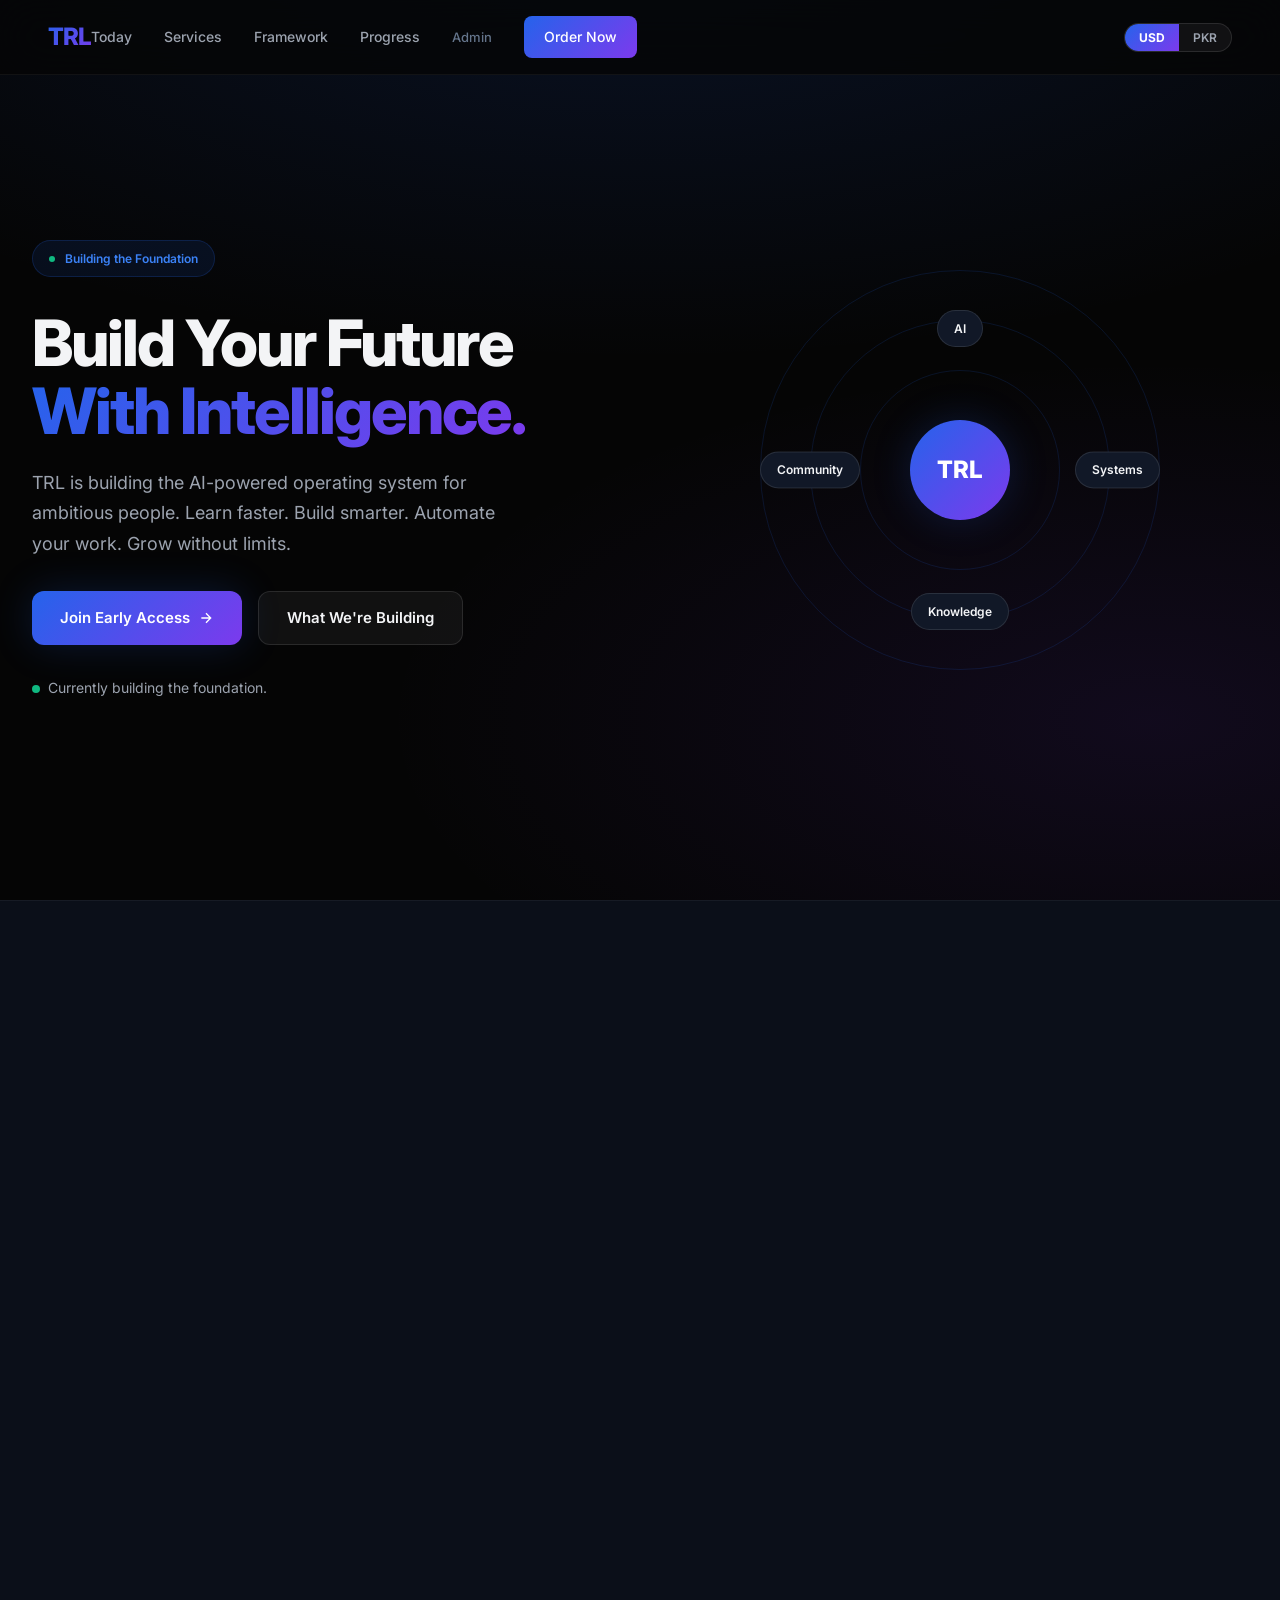
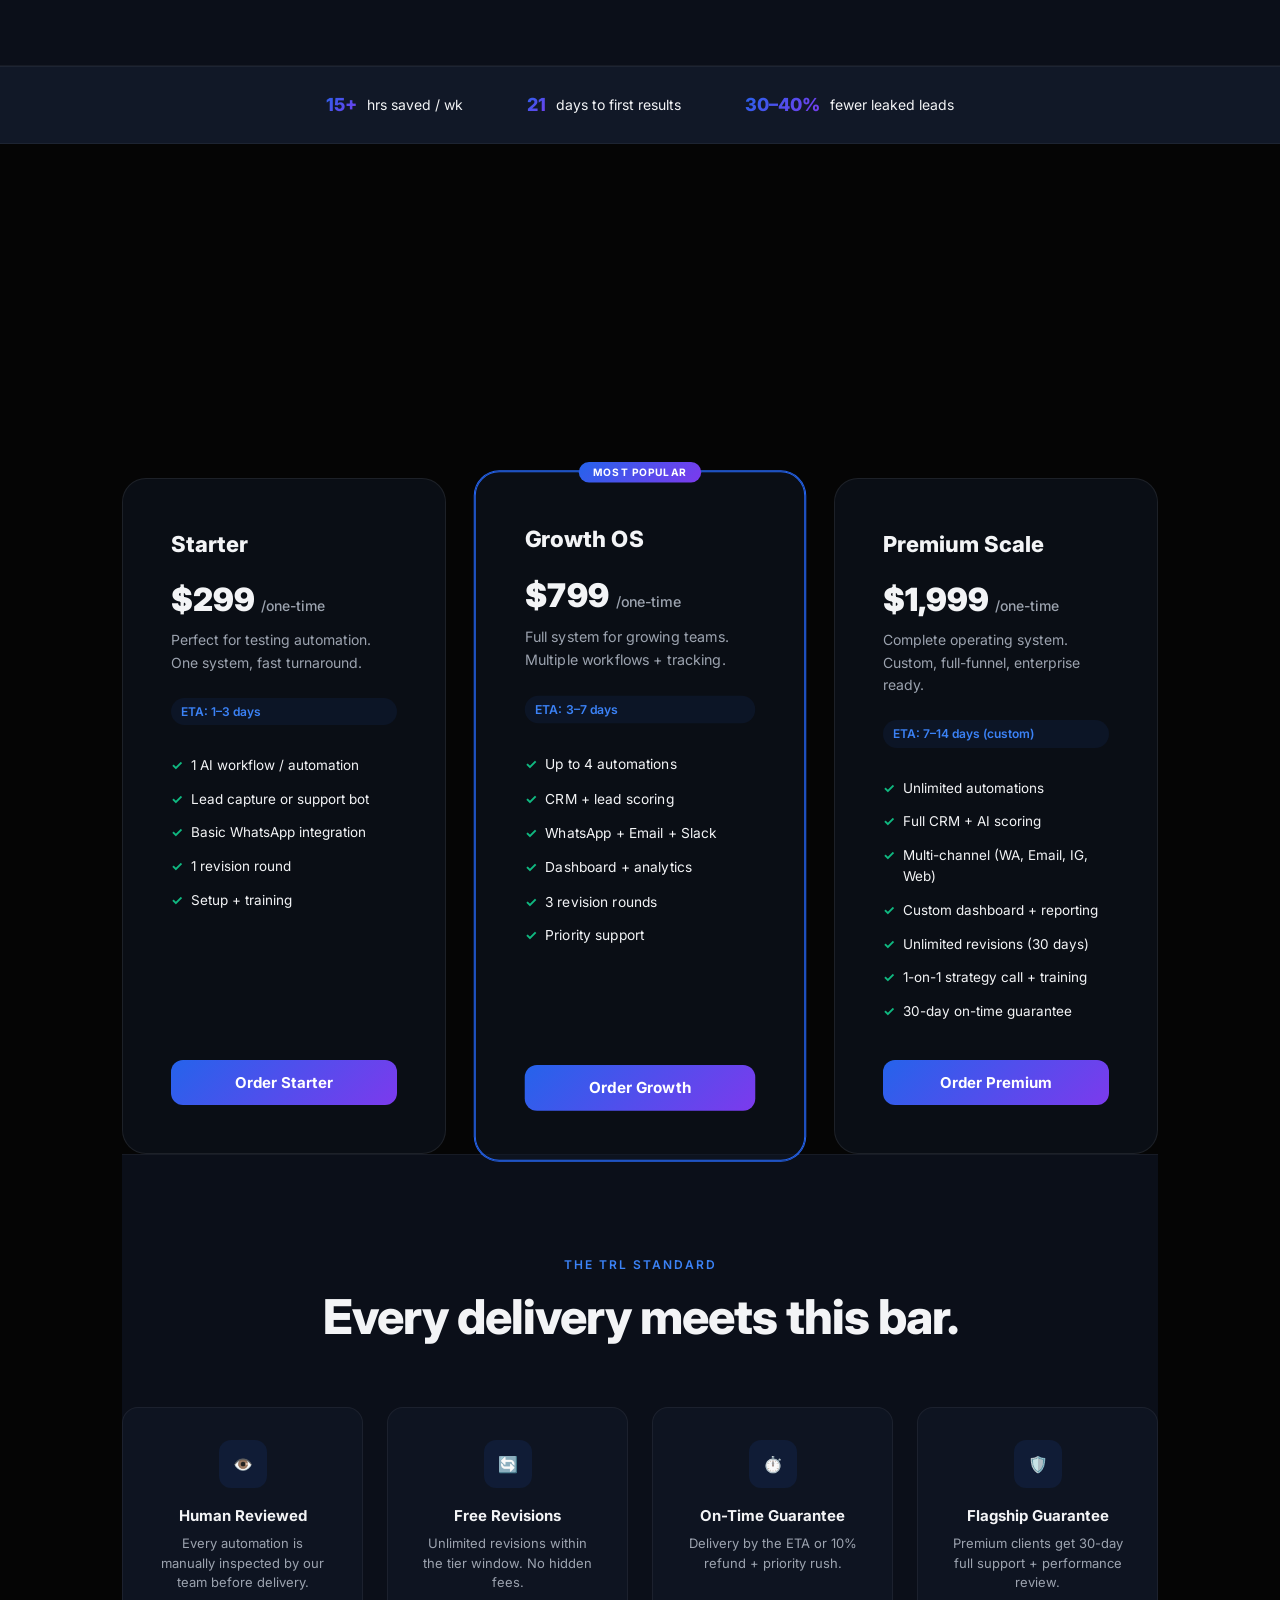
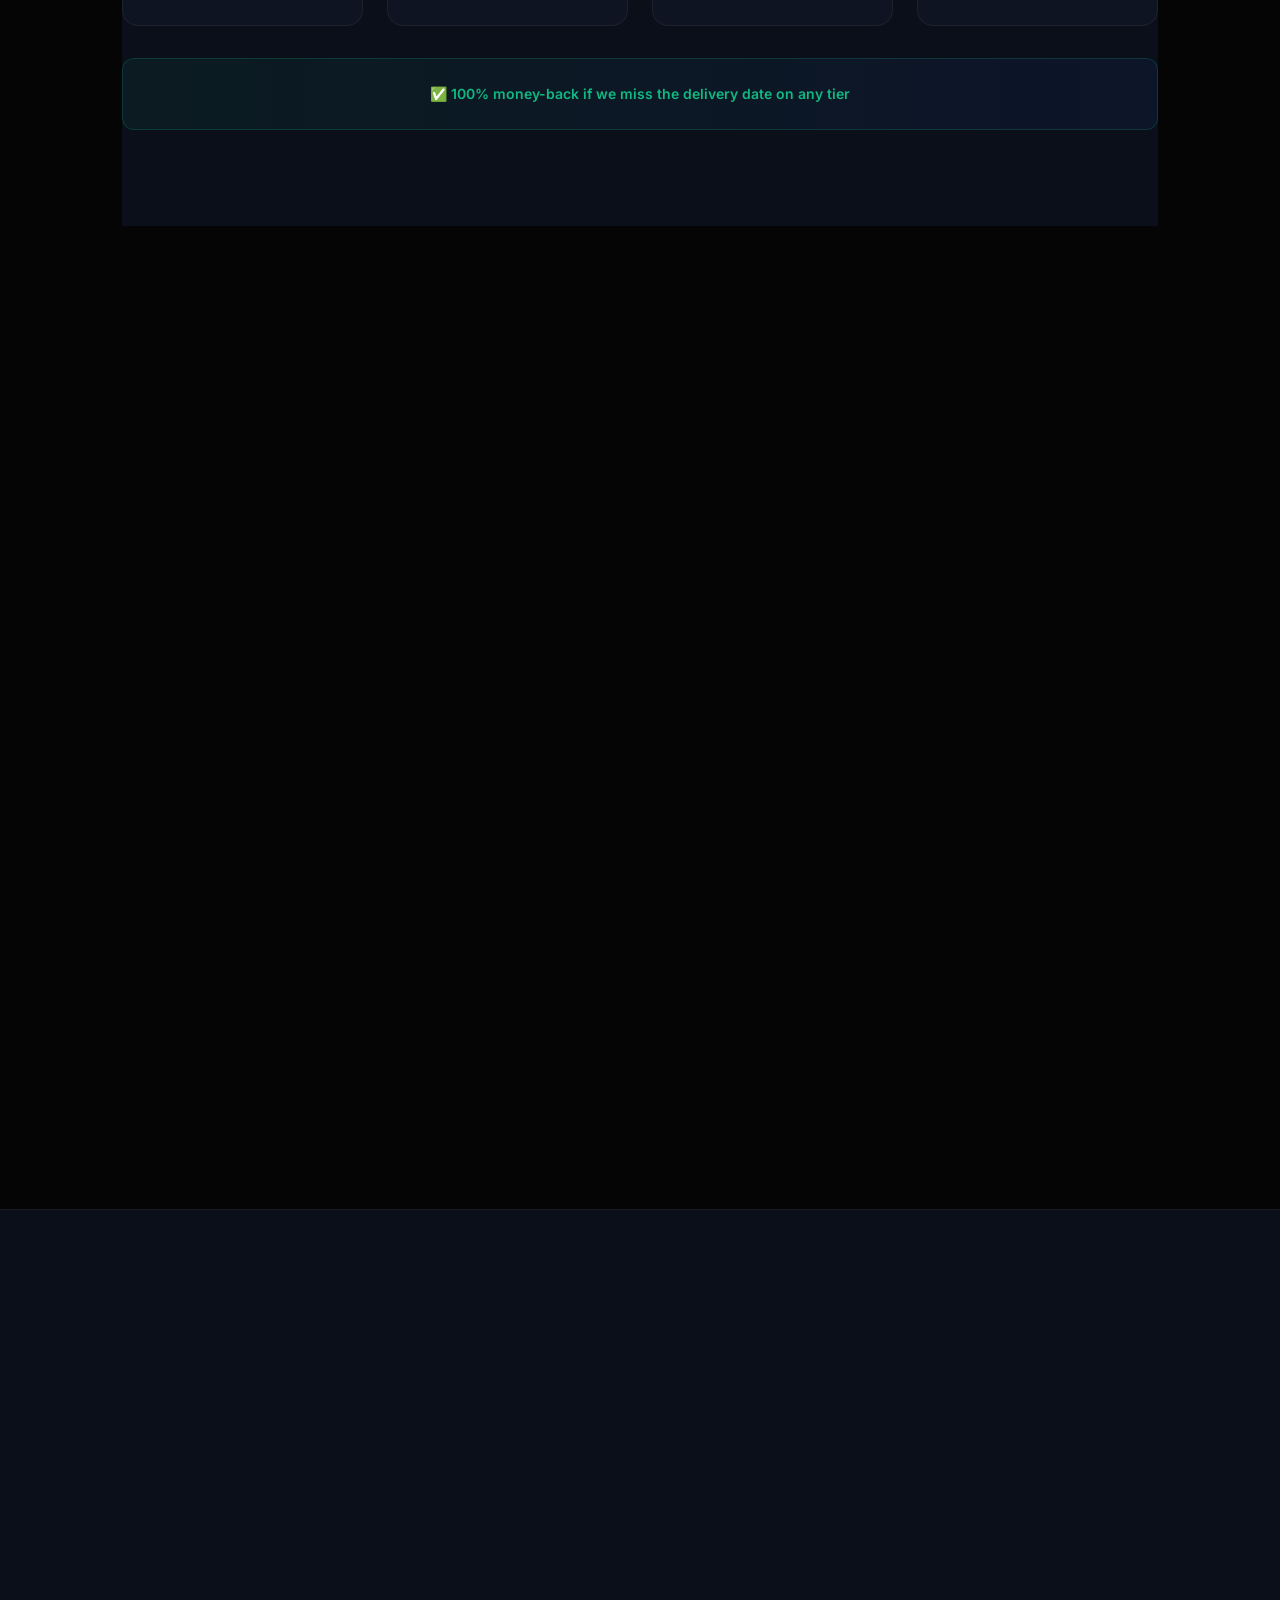
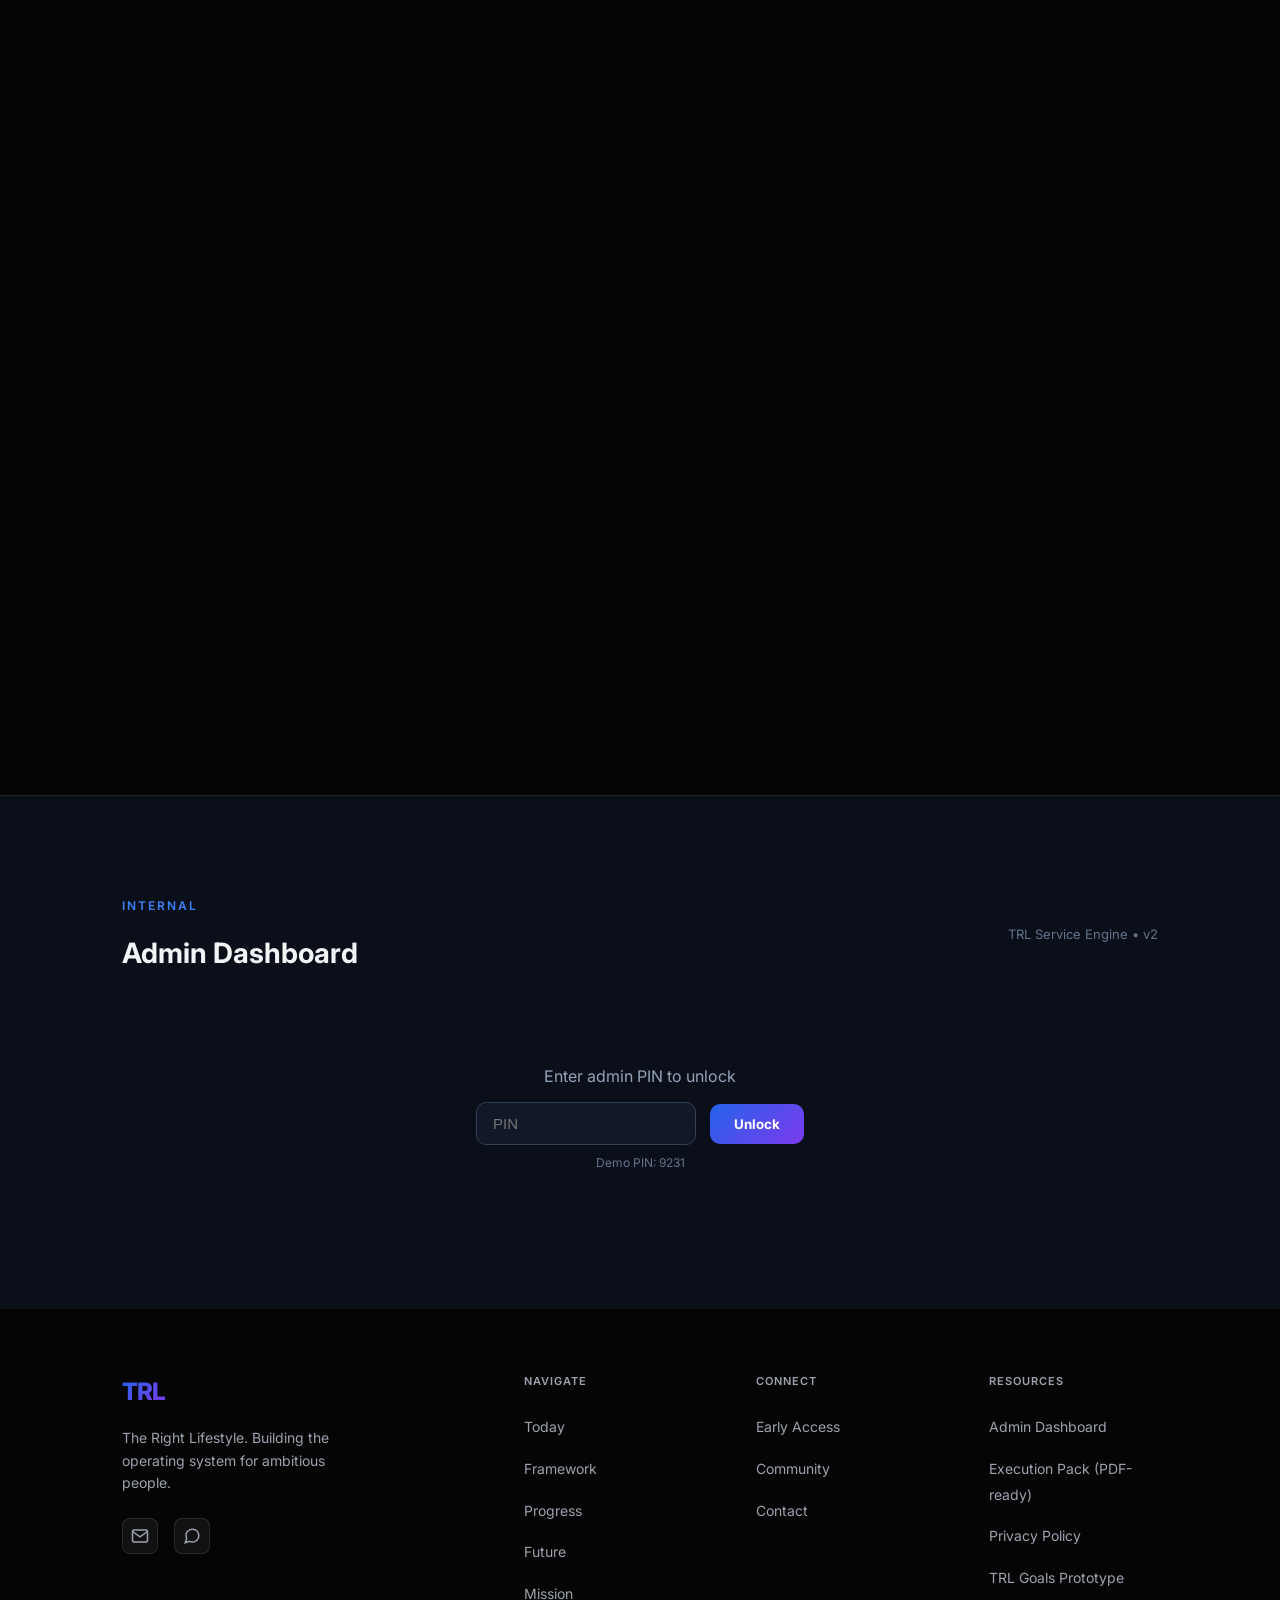
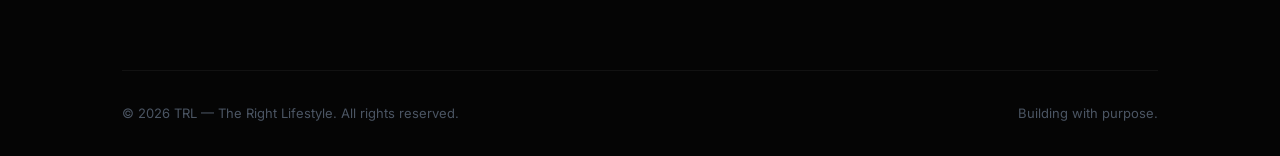
==== index.html @ 8f724fa0 "feat: Service Engine V2 complete + attachments integrated - Full 3-tier Service Engine with USD/PKR " ====
<!DOCTYPE html>
<html lang="en">
<head>
    <meta charset="UTF-8">
    <meta name="viewport" content="width=device-width, initial-scale=1.0">
    <title>TRL — The Right Lifestyle | Build Your Future With Intelligence</title>
    <meta name="description" content="TRL Service Engine V2 — Done-for-you AI automation. Pakistan-first pricing. Human-reviewed. 3-tier orders with instant WhatsApp flow.">
    <meta name="theme-color" content="#050505">
    <link rel="canonical" href="https://therightlifestyle.github.io/TRL-SERVICE-ENGINE/">

    <!-- Social / Open Graph -->
    <meta property="og:type" content="website">
    <meta property="og:url" content="https://therightlifestyle.github.io/TRL-SAAS-WEB/">
    <meta property="og:title" content="TRL — The Right Lifestyle | Build Your Future With Intelligence">
    <meta property="og:description" content="TRL is creating the AI-powered operating system for ambitious people. Learn faster, build smarter, automate your work, and grow without limits.">
    <meta property="og:image" content="https://therightlifestyle.github.io/TRL-SAAS-WEB/og-image.png">
    <meta name="twitter:card" content="summary_large_image">
    <meta name="twitter:title" content="TRL — The Right Lifestyle | Build Your Future With Intelligence">
    <meta name="twitter:description" content="TRL is creating the AI-powered operating system for ambitious people.">
    <meta name="twitter:image" content="https://therightlifestyle.github.io/TRL-SAAS-WEB/og-image.png">

    <!-- Favicon -->
    <link rel="icon" href="data:image/svg+xml,%3Csvg xmlns='http://www.w3.org/2000/svg' viewBox='0 0 64 64'%3E%3Cdefs%3E%3ClinearGradient id='g' x1='0' y1='0' x2='1' y2='1'%3E%3Cstop offset='0' stop-color='%232563EB'/%3E%3Cstop offset='1' stop-color='%237C3AED'/%3E%3C/linearGradient%3E%3C/defs%3E%3Crect width='64' height='64' rx='14' fill='url(%23g)'/%3E%3Ctext x='32' y='42' font-family='Arial,sans-serif' font-size='22' font-weight='900' fill='white' text-anchor='middle'%3ETRL%3C/text%3E%3C/svg%3E">

    <!-- Fonts -->
    <link rel="preconnect" href="https://fonts.googleapis.com">
    <link rel="preconnect" href="https://fonts.gstatic.com" crossorigin>
    <link href="https://fonts.googleapis.com/css2?family=Inter:wght@400;500;600;700;800;900&display=swap" rel="stylesheet">
    <link rel="stylesheet" href="style.css">
</head>
<body>

    <!-- Skip Link -->
    <a class="skip-link" href="#main">Skip to content</a>

    <!-- Navigation -->
    <nav id="navbar">
        <a href="#home" class="nav-logo">TRL</a>
        <button class="menu-btn" id="menuBtn" aria-label="Open menu" aria-expanded="false">
            <span></span><span></span><span></span>
        </button>
        <div class="nav-links" id="navLinks">
            <a href="#today">Today</a>
            <a href="#services">Services</a>
            <a href="#framework">Framework</a>
            <a href="#progress">Progress</a>
            <a href="admin.html" style="color:#64748b;font-size:13px;">Admin</a>
            <a href="#access" class="nav-cta">Order Now</a>
        </div>
        <!-- Currency Toggle -->
        <div class="currency-toggle" id="currencyToggle">
            <button class="currency-btn active" data-currency="USD" aria-label="Switch to USD">USD</button>
            <button class="currency-btn" data-currency="PKR" aria-label="Switch to PKR">PKR</button>
        </div>
    </nav>

    <!-- Mobile Menu -->
    <div class="mobile-menu" id="mobileMenu">
        <a href="#today">Today</a>
        <a href="#services">Services</a>
        <a href="#framework">Framework</a>
        <a href="#progress">Progress</a>
        <a href="#access" class="mobile-cta">Order Now</a>
    </div>

    <main id="main">

        <!-- Hero Section -->
        <section class="hero" id="home">
            <div class="hero-bg"></div>
            <div class="hero-content">
                <div class="hero-badge">
                    <span class="badge-dot"></span>
                    Building the Foundation
                </div>
                <h1>Build Your Future<br><span class="gradient-text">With Intelligence.</span></h1>
                <p class="hero-subtitle">TRL is building the AI-powered operating system for ambitious people. Learn faster. Build smarter. Automate your work. Grow without limits.</p>
                <div class="hero-actions">
                    <a href="#access" class="btn-primary">
                        Join Early Access
                        <svg width="16" height="16" viewBox="0 0 24 24" fill="none" stroke="currentColor" stroke-width="2"><path d="M5 12h14M12 5l7 7-7 7"/></svg>
                    </a>
                    <a href="#today" class="btn-secondary">What We're Building</a>
                </div>
                <div class="hero-status">
                    <span class="status-indicator"></span>
                    Currently building the foundation.
                </div>
            </div>
            <div class="hero-visual">
                <div class="visual-container">
                    <div class="orbit-ring ring-1"></div>
                    <div class="orbit-ring ring-2"></div>
                    <div class="orbit-ring ring-3"></div>
                    <div class="core-orb">
                        <span>TRL</span>
                    </div>
                    <div class="satellite sat-1">
                        <span>AI</span>
                    </div>
                    <div class="satellite sat-2">
                        <span>Systems</span>
                    </div>
                    <div class="satellite sat-3">
                        <span>Knowledge</span>
                    </div>
                    <div class="satellite sat-4">
                        <span>Community</span>
                    </div>
                </div>
            </div>
        </section>

        <!-- TRL Today - What Can I Do Right Now -->
        <section class="today" id="today">
            <div class="container">
                <div class="section-header fade-in">
                    <span class="section-label">Start Here</span>
                    <h2>What Can I Do<br><span class="gradient-text">With TRL Today?</span></h2>
                    <p class="section-desc">We're not just planning. Here's what's already happening.</p>
                </div>
                <div class="today-grid">
                    <div class="today-card fade-in">
                        <div class="today-header">
                            <div class="today-icon">
                                <svg width="24" height="24" viewBox="0 0 24 24" fill="none" stroke="currentColor" stroke-width="2"><path d="M12 2v4M12 18v4M4.93 4.93l2.83 2.83M16.24 16.24l2.83 2.83M2 12h4M18 12h4M4.93 19.07l2.83-2.83M16.24 7.76l2.83-2.83"/></svg>
                            </div>
                            <span class="status-badge active">Available Now</span>
                        </div>
                        <h3>AI Automation Services</h3>
                        <p>Helping businesses reduce manual work using AI. Customer support, lead collection, content automation, and workflow systems.</p>
                        <a href="#access" class="today-link">Get Started →</a>
                    </div>
                    <div class="today-card fade-in">
                        <div class="today-header">
                            <div class="today-icon">
                                <svg width="24" height="24" viewBox="0 0 24 24" fill="none" stroke="currentColor" stroke-width="2"><path d="M17 21v-2a4 4 0 0 0-4-4H5a4 4 0 0 0-4 4v2"/><circle cx="9" cy="7" r="4"/><path d="M23 21v-2a4 4 0 0 0-3-3.87M16 3.13a4 4 0 0 1 0 7.75"/></svg>
                            </div>
                            <span class="status-badge active">Join Now</span>
                        </div>
                        <h3>TRL Community</h3>
                        <p>A growing network for ambitious builders, entrepreneurs, and creators. Connect, collaborate, and grow together.</p>
                        <a href="https://wa.me/923190091457" target="_blank" class="today-link">Join Community →</a>
                    </div>
                    <div class="today-card fade-in">
                        <div class="today-header">
                            <div class="today-icon">
                                <svg width="24" height="24" viewBox="0 0 24 24" fill="none" stroke="currentColor" stroke-width="2"><path d="M14.7 6.3a1 1 0 0 0 0 1.4l1.6 1.6a1 1 0 0 0 1.4 0l3.77-3.77a6 6 0 0 1-7.94 7.94l-6.91 6.91a2.12 2.12 0 0 1-3-3l6.91-6.91a6 6 0 0 1 7.94-7.94l-3.76 3.76z"/></svg>
                            </div>
                            <span class="status-badge planning">Coming Soon</span>
                        </div>
                        <h3>TRL Systems</h3>
                        <p>Frameworks, tools, and resources designed to improve execution. Goal tracking, habits, and productivity systems.</p>
                        <a href="#access" class="today-link">Get Early Access →</a>
                    </div>
                </div>
            </div>
        </section>

        <!-- Results Strip -->
        <div class="results-strip">
            <div class="container">
                <div class="result-item">
                    <span class="num">15+</span>
                    <span>hrs saved / wk</span>
                </div>
                <div class="result-item">
                    <span class="num">21</span>
                    <span>days to first results</span>
                </div>
                <div class="result-item">
                    <span class="num">30–40%</span>
                    <span>fewer leaked leads</span>
                </div>
            </div>
        </div>

        <!-- Services Section — Service Engine V2 -->
        <section class="services" id="services">
            <div class="container">
                <div class="services-header fade-in">
                    <span class="section-label">The Service Engine</span>
                    <h2>Done-for-you AI Automation.<br><span class="gradient-text">Pick your tier.</span></h2>
                    <p class="section-desc">Human-reviewed. Pakistan-first pricing. 30-day execution guarantee.</p>
                </div>

                <div class="service-tiers">
                    <!-- Starter -->
                    <div class="tier-card" data-tier="starter">
                        <h3>Starter</h3>
                        <div class="tier-price">
                            <span class="price-usd">$299</span>
                            <span class="price-pkr" style="display:none;">₨84,000</span>
                            <span class="period">/one-time</span>
                        </div>
                        <div class="tier-desc">Perfect for testing automation. One system, fast turnaround.</div>
                        <div class="tier-eta">ETA: 1–3 days</div>
                        <ul class="tier-features">
                            <li>1 AI workflow / automation</li>
                            <li>Lead capture or support bot</li>
                            <li>Basic WhatsApp integration</li>
                            <li>1 revision round</li>
                            <li>Setup + training</li>
                        </ul>
                        <button class="tier-btn" onclick="openOrderModal('Starter', 299, '1-3 days')">Order Starter</button>
                    </div>

                    <!-- Growth -->
                    <div class="tier-card popular" data-tier="growth">
                        <h3>Growth OS</h3>
                        <div class="tier-price">
                            <span class="price-usd">$799</span>
                            <span class="price-pkr" style="display:none;">₨224,000</span>
                            <span class="period">/one-time</span>
                        </div>
                        <div class="tier-desc">Full system for growing teams. Multiple workflows + tracking.</div>
                        <div class="tier-eta">ETA: 3–7 days</div>
                        <ul class="tier-features">
                            <li>Up to 4 automations</li>
                            <li>CRM + lead scoring</li>
                            <li>WhatsApp + Email + Slack</li>
                            <li>Dashboard + analytics</li>
                            <li>3 revision rounds</li>
                            <li>Priority support</li>
                        </ul>
                        <button class="tier-btn" onclick="openOrderModal('Growth OS', 799, '3-7 days')">Order Growth</button>
                    </div>

                    <!-- Premium -->
                    <div class="tier-card" data-tier="premium">
                        <h3>Premium Scale</h3>
                        <div class="tier-price">
                            <span class="price-usd">$1,999</span>
                            <span class="price-pkr" style="display:none;">₨560,000</span>
                            <span class="period">/one-time</span>
                        </div>
                        <div class="tier-desc">Complete operating system. Custom, full-funnel, enterprise ready.</div>
                        <div class="tier-eta">ETA: 7–14 days (custom)</div>
                        <ul class="tier-features">
                            <li>Unlimited automations</li>
                            <li>Full CRM + AI scoring</li>
                            <li>Multi-channel (WA, Email, IG, Web)</li>
                            <li>Custom dashboard + reporting</li>
                            <li>Unlimited revisions (30 days)</li>
                            <li>1-on-1 strategy call + training</li>
                            <li>30-day on-time guarantee</li>
                        </ul>
                        <button class="tier-btn" onclick="openOrderModal('Premium Scale', 1999, '7-14 days')">Order Premium</button>
                    </div>
                </div>

                <!-- The TRL Standard -->
                <div class="trl-standard">
                    <div class="section-header">
                        <span class="section-label">THE TRL STANDARD</span>
                        <h2>Every delivery meets this bar.</h2>
                    </div>
                    <div class="standard-grid">
                        <div class="standard-card">
                            <div class="icon">👁️</div>
                            <h4>Human Reviewed</h4>
                            <p>Every automation is manually inspected by our team before delivery.</p>
                        </div>
                        <div class="standard-card">
                            <div class="icon">🔄</div>
                            <h4>Free Revisions</h4>
                            <p>Unlimited revisions within the tier window. No hidden fees.</p>
                        </div>
                        <div class="standard-card">
                            <div class="icon">⏱️</div>
                            <h4>On-Time Guarantee</h4>
                            <p>Delivery by the ETA or 10% refund + priority rush.</p>
                        </div>
                        <div class="standard-card">
                            <div class="icon">🛡️</div>
                            <h4>Flagship Guarantee</h4>
                            <p>Premium clients get 30-day full support + performance review.</p>
                        </div>
                    </div>
                    <div class="guarantee-band">
                        ✅ 100% money-back if we miss the delivery date on any tier
                    </div>
                </div>
            </div>
        </section>

        <!-- Problem Section -->
        <section class="problem" id="problem">
            <div class="container">
                <div class="problem-header fade-in">
                    <span class="section-label">Why TRL Exists</span>
                    <h2>The Problem We're<br><span class="gradient-text">Solving</span></h2>
                </div>
                <div class="problem-grid fade-in">
                    <div class="problem-card">
                        <div class="problem-icon">
                            <svg width="24" height="24" viewBox="0 0 24 24" fill="none" stroke="currentColor" stroke-width="2"><circle cx="12" cy="12" r="10"/><path d="M12 8v4l3 3"/></svg>
                        </div>
                        <h3>Time Wasted</h3>
                        <p>Hours lost to distractions, procrastination, and unclear priorities. Ambition without direction is just exhaustion.</p>
                    </div>
                    <div class="problem-card">
                        <div class="problem-icon">
                            <svg width="24" height="24" viewBox="0 0 24 24" fill="none" stroke="currentColor" stroke-width="2"><path d="M12 2L2 7l10 5 10-5-10-5zM2 17l10 5 10-5M2 12l10 5 10-5"/></svg>
                        </div>
                        <h3>Knowledge Gap</h3>
                        <p>Information overload without transformation. Learning without execution creates the illusion of progress.</p>
                    </div>
                    <div class="problem-card">
                        <div class="problem-icon">
                            <svg width="24" height="24" viewBox="0 0 24 24" fill="none" stroke="currentColor" stroke-width="2"><path d="M17 21v-2a4 4 0 0 0-4-4H5a4 4 0 0 0-4 4v2"/><circle cx="9" cy="7" r="4"/><path d="M23 21v-2a4 4 0 0 0-3-3.87M16 3.13a4 4 0 0 1 0 7.75"/></svg>
                        </div>
                        <h3>Isolation</h3>
                        <p>Building alone means building slower. The most ambitious people need community, accountability, and connection.</p>
                    </div>
                    <div class="problem-card">
                        <div class="problem-icon">
                            <svg width="24" height="24" viewBox="0 0 24 24" fill="none" stroke="currentColor" stroke-width="2"><rect x="3" y="3" width="18" height="18" rx="2" ry="2"/><line x1="3" y1="9" x2="21" y2="9"/><line x1="9" y1="21" x2="9" y2="9"/></svg>
                        </div>
                        <h3>No Operating System</h3>
                        <p>Managing life, business, and growth with scattered tools. Everything works, nothing connects.</p>
                    </div>
                </div>
                <div class="problem-solution fade-in">
                    <p>TRL exists to solve this. Not with another app. With a complete operating system for your ambition.</p>
                </div>
            </div>
        </section>

        <!-- Framework Section -->
        <section class="framework" id="framework">
            <div class="container">
                <div class="section-header fade-in">
                    <span class="section-label">The TRL Framework</span>
                    <h2>Four Pillars.<br><span class="gradient-text">One Ecosystem.</span></h2>
                    <p class="section-desc">Every ambitious person needs four things working together. TRL brings them into one intelligent system.</p>
                </div>
                <div class="pillars-grid">
                    <div class="pillar-card fade-in" data-pillar="learn">
                        <div class="pillar-glow"></div>
                        <div class="pillar-number">01</div>
                        <div class="pillar-icon">
                            <svg width="32" height="32" viewBox="0 0 24 24" fill="none" stroke="currentColor" stroke-width="2"><path d="M2 3h6a4 4 0 0 1 4 4v14a3 3 0 0 0-3-3H2z"/><path d="M22 3h-6a4 4 0 0 0-4 4v14a3 3 0 0 1 3-3h7z"/></svg>
                        </div>
                        <h3>Learn</h3>
                        <p>Knowledge and education. Not theory — applied learning that connects directly to what you're building.</p>
                        <div class="pillar-tags">
                            <span>Courses</span>
                            <span>Resources</span>
                            <span>Skills</span>
                        </div>
                    </div>
                    <div class="pillar-card fade-in" data-pillar="build">
                        <div class="pillar-glow"></div>
                        <div class="pillar-number">02</div>
                        <div class="pillar-icon">
                            <svg width="32" height="32" viewBox="0 0 24 24" fill="none" stroke="currentColor" stroke-width="2"><path d="M14.7 6.3a1 1 0 0 0 0 1.4l1.6 1.6a1 1 0 0 0 1.4 0l3.77-3.77a6 6 0 0 1-7.94 7.94l-6.91 6.91a2.12 2.12 0 0 1-3-3l6.91-6.91a6 6 0 0 1 7.94-7.94l-3.76 3.76z"/></svg>
                        </div>
                        <h3>Build</h3>
                        <p>Projects, businesses, ideas. Execute with systems designed for creators and entrepreneurs.</p>
                        <div class="pillar-tags">
                            <span>Projects</span>
                            <span>Business</span>
                            <span>Ideas</span>
                        </div>
                    </div>
                    <div class="pillar-card fade-in" data-pillar="automate">
                        <div class="pillar-glow"></div>
                        <div class="pillar-number">03</div>
                        <div class="pillar-icon">
                            <svg width="32" height="32" viewBox="0 0 24 24" fill="none" stroke="currentColor" stroke-width="2"><path d="M12 2v4M12 18v4M4.93 4.93l2.83 2.83M16.24 16.24l2.83 2.83M2 12h4M18 12h4M4.93 19.07l2.83-2.83M16.24 7.76l2.83-2.83"/></svg>
                        </div>
                        <h3>Automate</h3>
                        <p>AI tools and systems. Let technology handle the repetitive so you can focus on what matters.</p>
                        <div class="pillar-tags">
                            <span>AI Tools</span>
                            <span>Workflows</span>
                            <span>Efficiency</span>
                        </div>
                    </div>
                    <div class="pillar-card fade-in" data-pillar="grow">
                        <div class="pillar-glow"></div>
                        <div class="pillar-number">04</div>
                        <div class="pillar-icon">
                            <svg width="32" height="32" viewBox="0 0 24 24" fill="none" stroke="currentColor" stroke-width="2"><path d="M18 20V10M12 20V4M6 20v-6"/></svg>
                        </div>
                        <h3>Grow</h3>
                        <p>Community and opportunities. Connect with people who are building, growing, and pushing boundaries.</p>
                        <div class="pillar-tags">
                            <span>Community</span>
                            <span>Network</span>
                            <span>Opportunities</span>
                        </div>
                    </div>
                </div>
            </div>
        </section>

        <!-- Building In Public - Progress Section -->
        <section class="progress" id="progress">
            <div class="container">
                <div class="section-header fade-in">
                    <span class="section-label">Building In Public</span>
                    <h2>TRL <span class="gradient-text">Foundation</span></h2>
                    <p class="section-desc">Real progress. Shared openly. Here's where we are.</p>
                </div>
                <div class="progress-grid fade-in">
                    <div class="progress-card">
                        <div class="progress-icon complete">
                            <svg width="24" height="24" viewBox="0 0 24 24" fill="none" stroke="currentColor" stroke-width="2"><polyline points="20 6 9 17 4 12"/></svg>
                        </div>
                        <div class="progress-content">
                            <h3>Official Website Launched</h3>
                            <p>The digital headquarters of TRL is live. This is where it all begins.</p>
                        </div>
                    </div>
                    <div class="progress-card">
                        <div class="progress-icon complete">
                            <svg width="24" height="24" viewBox="0 0 24 24" fill="none" stroke="currentColor" stroke-width="2"><polyline points="20 6 9 17 4 12"/></svg>
                        </div>
                        <div class="progress-content">
                            <h3>Brand Identity Created</h3>
                            <p>Logo, colors, voice, and positioning — the foundation of how TRL presents itself to the world.</p>
                        </div>
                    </div>
                    <div class="progress-card">
                        <div class="progress-icon complete">
                            <svg width="24" height="24" viewBox="0 0 24 24" fill="none" stroke="currentColor" stroke-width="2"><polyline points="20 6 9 17 4 12"/></svg>
                        </div>
                        <div class="progress-content">
                            <h3>Community Started</h3>
                            <p>The first builders are joining. Building the network that will support everything TRL becomes.</p>
                        </div>
                    </div>
                    <div class="progress-card">
                        <div class="progress-icon active">
                            <svg width="24" height="24" viewBox="0 0 24 24" fill="none" stroke="currentColor" stroke-width="2"><path d="M12 2v4M12 18v4M4.93 4.93l2.83 2.83M16.24 16.24l2.83 2.83M2 12h4M18 12h4"/></svg>
                        </div>
                        <div class="progress-content">
                            <h3>AI Systems In Development</h3>
                            <p>Building the automation layer that will power everything. Customer support, workflows, and intelligence.</p>
                        </div>
                    </div>
                    <div class="progress-card">
                        <div class="progress-icon active">
                            <svg width="24" height="24" viewBox="0 0 24 24" fill="none" stroke="currentColor" stroke-width="2"><path d="M17 21v-2a4 4 0 0 0-4-4H5a4 4 0 0 0-4 4v2"/><circle cx="9" cy="7" r="4"/></svg>
                        </div>
                        <div class="progress-content">
                            <h3>Early Members Joining</h3>
                            <p>The first 10, 50, 100 members who will shape TRL from the beginning. Co-creators, not just users.</p>
                        </div>
                    </div>
                    <div class="progress-card">
                        <div class="progress-icon upcoming">
                            <svg width="24" height="24" viewBox="0 0 24 24" fill="none" stroke="currentColor" stroke-width="2"><circle cx="12" cy="12" r="10"/><path d="M12 6v6l4 2"/></svg>
                        </div>
                        <div class="progress-content">
                            <h3>TRL OS Platform</h3>
                            <p>The core product. Personal and business operating systems. Coming soon.</p>
                        </div>
                    </div>
                </div>
            </div>
        </section>

        <!-- Future Roadmap Section -->
        <section class="future" id="future">
            <div class="container">
                <div class="section-header fade-in">
                    <span class="section-label">The Roadmap</span>
                    <h2>Where TRL Is<br><span class="gradient-text">Going</span></h2>
                    <p class="section-desc">One vision. Four phases. A complete ecosystem for ambitious people.</p>
                </div>
                <div class="phases">
                    <div class="phase fade-in" data-phase="1">
                        <div class="phase-marker">
                            <div class="phase-dot active"></div>
                            <div class="phase-line"></div>
                        </div>
                        <div class="phase-content">
                            <span class="phase-label">Phase 1 — Now</span>
                            <h3>Foundation</h3>
                            <p>The essential building blocks. Establishing the brand, building core services, and onboarding the first users who will help shape everything.</p>
                            <div class="phase-items">
                                <span>Community</span>
                                <span>Services</span>
                                <span>Early Users</span>
                            </div>
                        </div>
                    </div>
                    <div class="phase fade-in" data-phase="2">
                        <div class="phase-marker">
                            <div class="phase-dot"></div>
                            <div class="phase-line"></div>
                        </div>
                        <div class="phase-content">
                            <span class="phase-label">Phase 2</span>
                            <h3>Intelligence</h3>
                            <p>Building the AI layer. Personal AI assistant that learns your patterns, business AI systems that automate the complex.</p>
                            <div class="phase-items">
                                <span>TRL AI</span>
                                <span>Personal Assistant</span>
                                <span>Business Systems</span>
                            </div>
                        </div>
                    </div>
                    <div class="phase fade-in" data-phase="3">
                        <div class="phase-marker">
                            <div class="phase-dot"></div>
                            <div class="phase-line"></div>
                        </div>
                        <div class="phase-content">
                            <span class="phase-label">Phase 3</span>
                            <h3>Platform</h3>
                            <p>The complete TRL OS. Academy for structured learning, marketplace for tools and templates, all connected into one unified experience.</p>
                            <div class="phase-items">
                                <span>TRL OS</span>
                                <span>Academy</span>
                                <span>Marketplace</span>
                            </div>
                        </div>
                    </div>
                    <div class="phase fade-in" data-phase="4">
                        <div class="phase-marker">
                            <div class="phase-dot"></div>
                        </div>
                        <div class="phase-content">
                            <span class="phase-label">Phase 4</span>
                            <h3>Global Expansion</h3>
                            <p>Taking TRL worldwide. Establishing presence in key markets, building a global community of ambitious builders.</p>
                            <div class="phase-items">
                                <span>Dubai</span>
                                <span>Worldwide Community</span>
                                <span>Global Reach</span>
                            </div>
                        </div>
                    </div>
                </div>
            </div>
        </section>

        <!-- Mission Section -->
        <section class="mission" id="mission">
            <div class="container">
                <div class="mission-grid">
                    <div class="mission-content fade-in">
                        <span class="section-label">Why TRL Exists</span>
                        <h2>Built From<br><span class="gradient-text">A Mission.</span></h2>
                        <p class="mission-story">Most people have ambition. Few have systems.</p>
                        <p>TRL was created to bridge that gap. We believe everyone deserves access to the technology, knowledge, and systems needed to build a better future.</p>
                        <p>This isn't about building another app. It's about building the infrastructure for human ambition.</p>
                        <a href="#access" class="btn-primary">Join the Mission</a>
                    </div>
                    <div class="mission-visual fade-in">
                        <div class="mission-card">
                            <div class="mission-card-inner">
                                <div class="founder-initials">RM</div>
                                <h4>Rashid Muhammad</h4>
                                <span class="founder-title">Founder</span>
                            </div>
                            <p class="mission-quote">"The gap between ambition and execution is the problem worth solving."</p>
                            <div class="mission-contacts">
                                <a href="mailto:rashidmuhammadamir@gmail.com" class="contact-link">
                                    <svg width="16" height="16" viewBox="0 0 24 24" fill="none" stroke="currentColor" stroke-width="2"><path d="M4 4h16c1.1 0 2 .9 2 2v12c0 1.1-.9 2-2 2H4c-1.1 0-2-.9-2-2V6c0-1.1.9-2 2-2z"/><polyline points="22,6 12,13 2,6"/></svg>
                                    Email
                                </a>
                                <a href="https://wa.me/923190091457" target="_blank" class="contact-link">
                                    <svg width="16" height="16" viewBox="0 0 24 24" fill="none" stroke="currentColor" stroke-width="2"><path d="M21 11.5a8.38 8.38 0 0 1-.9 3.8 8.5 8.5 0 0 1-7.6 4.7 8.38 8.38 0 0 1-3.8-.9L3 21l1.9-5.7a8.38 8.38 0 0 1-.9-3.8 8.5 8.5 0 0 1 4.7-7.6 8.38 8.38 0 0 1 3.8-.9h.5a8.48 8.48 0 0 1 8 8v.5z"/></svg>
                                    WhatsApp
                                </a>
                            </div>
                        </div>
                    </div>
                </div>
            </div>
        </section>

        <!-- Why Join Section -->
        <section class="why-join" id="why">
            <div class="container">
                <div class="section-header fade-in">
                    <span class="section-label">Limited Opportunity</span>
                    <h2>Why Join <span class="gradient-text">Early?</span></h2>
                    <p class="section-desc">Early members are not testers. They are co-creators who help shape what TRL becomes.</p>
                </div>
                <div class="why-grid fade-in">
                    <div class="why-card">
                        <div class="why-number">01</div>
                        <h3>Shape the Future Platform</h3>
                        <p>Your feedback and ideas directly influence the product. Early members have a voice in every major decision.</p>
                    </div>
                    <div class="why-card">
                        <div class="why-number">02</div>
                        <h3>Access Tools First</h3>
                        <p>Get early access to AI automation systems, frameworks, and tools before anyone else. Use them to get ahead.</p>
                    </div>
                    <div class="why-card">
                        <div class="why-number">03</div>
                        <h3>Connect With Builders</h3>
                        <p>Join a network of ambitious people who are building, creating, and executing. Not another chat group — a real community.</p>
                    </div>
                    <div class="why-card">
                        <div class="why-number">04</div>
                        <h3>Get Founder Updates</h3>
                        <p>Direct access to Rashid. Real progress updates. No corporate spin — just honest communication about what TRL is building.</p>
                    </div>
                </div>
                <div class="why-cta fade-in">
                    <a href="#access" class="btn-primary">
                        Claim Your Early Access
                        <svg width="16" height="16" viewBox="0 0 24 24" fill="none" stroke="currentColor" stroke-width="2"><path d="M5 12h14M12 5l7 7-7 7"/></svg>
                    </a>
                </div>
            </div>
        </section>

        <!-- Community Section -->
        <section class="community" id="community">
            <div class="container">
                <div class="community-content fade-in">
                    <span class="section-label">Join The First Builders</span>
                    <h2>Be Part Of<br><span class="gradient-text">Something Early.</span></h2>
                    <p>Early members will help shape the future ecosystem. Not just users — co-creators. Your feedback, ideas, and energy will influence what TRL becomes.</p>
                    <div class="community-actions">
                        <a href="#access" class="btn-primary">
                            Join TRL Community
                            <svg width="16" height="16" viewBox="0 0 24 24" fill="none" stroke="currentColor" stroke-width="2"><path d="M17 21v-2a4 4 0 0 0-4-4H5a4 4 0 0 0-4 4v2"/><circle cx="9" cy="7" r="4"/><path d="M23 21v-2a4 4 0 0 0-3-3.87M16 3.13a4 4 0 0 1 0 7.75"/></svg>
                        </a>
                    </div>
                </div>
            </div>
        </section>

        <!-- Early Access / Contact Section -->
        <section class="access" id="access">
            <div class="container">
                <div class="access-grid">
                    <div class="access-info fade-in">
                        <span class="section-label">Get Started</span>
                        <h2>Request<br><span class="gradient-text">Early Access</span></h2>
                        <p>Join the first builders shaping TRL. Whether you're interested in AI automation, community, the platform, or partnership — we want to hear from you.</p>
                        <div class="access-benefits">
                            <div class="benefit">
                                <svg width="20" height="20" viewBox="0 0 24 24" fill="none" stroke="currentColor" stroke-width="2"><polyline points="20 6 9 17 4 12"/></svg>
                                <span>Shape the product direction</span>
                            </div>
                            <div class="benefit">
                                <svg width="20" height="20" viewBox="0 0 24 24" fill="none" stroke="currentColor" stroke-width="2"><polyline points="20 6 9 17 4 12"/></svg>
                                <span>Early access to new features</span>
                            </div>
                            <div class="benefit">
                                <svg width="20" height="20" viewBox="0 0 24 24" fill="none" stroke="currentColor" stroke-width="2"><polyline points="20 6 9 17 4 12"/></svg>
                                <span>Direct line to the founder</span>
                            </div>
                            <div class="benefit">
                                <svg width="20" height="20" viewBox="0 0 24 24" fill="none" stroke="currentColor" stroke-width="2"><polyline points="20 6 9 17 4 12"/></svg>
                                <span>Founding member pricing</span>
                            </div>
                        </div>
                    </div>
                    <div class="access-form-wrap fade-in">
                        <form class="access-form" id="accessForm" action="https://formspree.io/f/xjgnqbkg" method="POST">
                            <div class="form-row">
                                <div class="form-group">
                                    <label for="name">Full Name</label>
                                    <input type="text" id="name" name="name" placeholder="John Smith" required>
                                </div>
                                <div class="form-group">
                                    <label for="email">Email Address</label>
                                    <input type="email" id="email" name="email" placeholder="john@example.com" required>
                                </div>
                            </div>
                            <div class="form-row">
                                <div class="form-group">
                                    <label for="country">Country</label>
                                    <select id="country" name="country" required>
                                        <option value="">Select country...</option>
                                        <option value="AF">Afghanistan</option>
                                        <option value="AU">Australia</option>
                                        <option value="BD">Bangladesh</option>
                                        <option value="CA">Canada</option>
                                        <option value="CN">China</option>
                                        <option value="EG">Egypt</option>
                                        <option value="FR">France</option>
                                        <option value="DE">Germany</option>
                                        <option value="IN">India</option>
                                        <option value="ID">Indonesia</option>
                                        <option value="IQ">Iraq</option>
                                        <option value="IE">Ireland</option>
                                        <option value="IL">Israel</option>
                                        <option value="IT">Italy</option>
                                        <option value="JP">Japan</option>
                                        <option value="KW">Kuwait</option>
                                        <option value="LB">Lebanon</option>
                                        <option value="MY">Malaysia</option>
                                        <option value="MX">Mexico</option>
                                        <option value="MA">Morocco</option>
                                        <option value="NL">Netherlands</option>
                                        <option value="NZ">New Zealand</option>
                                        <option value="NG">Nigeria</option>
                                        <option value="PK">Pakistan</option>
                                        <option value="PH">Philippines</option>
                                        <option value="QA">Qatar</option>
                                        <option value="SA">Saudi Arabia</option>
                                        <option value="SG">Singapore</option>
                                        <option value="ZA">South Africa</option>
                                        <option value="ES">Spain</option>
                                        <option value="LK">Sri Lanka</option>
                                        <option value="SE">Sweden</option>
                                        <option value="CH">Switzerland</option>
                                        <option value="AE">United Arab Emirates</option>
                                        <option value="GB">United Kingdom</option>
                                        <option value="US">United States</option>
                                        <option value="OTHER">Other</option>
                                    </select>
                                </div>
                                <div class="form-group">
                                    <label for="interest">Primary Interest</label>
                                    <select id="interest" name="interest" required>
                                        <option value="">Select interest...</option>
                                        <option value="ai-automation">AI Automation Services</option>
                                        <option value="community">TRL Community</option>
                                        <option value="platform">TRL Platform</option>
                                        <option value="partnership">Partnership</option>
                                    </select>
                                </div>
                            </div>
                            <div class="form-group">
                                <label for="message">Tell Us About Yourself</label>
                                <textarea id="message" name="message" rows="4" placeholder="What are you building? What do you hope to find in TRL?"></textarea>
                            </div>
                            <button type="submit" class="btn-primary submit-btn">
                                <span id="btnText">Request Access</span>
                                <span id="btnLoader" style="display:none;">Sending...</span>
                            </button>
                            <div class="form-success" id="formSuccess">
                                <svg width="20" height="20" viewBox="0 0 24 24" fill="none" stroke="currentColor" stroke-width="2"><polyline points="20 6 9 17 4 12"/></svg>
                                <p>Request received! We'll be in touch soon.</p>
                            </div>
                        </form>
                    </div>
                </div>
            </div>
        </section>

    </main>

    <!-- ORDER MODAL -->
    <div id="orderModal" class="modal">
        <div class="modal-content">
            <div class="modal-header">
                <h3 id="modalTier">Place Order</h3>
                <span class="close-btn" onclick="closeOrderModal()">&times;</span>
            </div>
            <div class="modal-body">
                <div class="order-summary" id="orderSummary">
                    <h4>ORDER SUMMARY</h4>
                    <div class="summary-line"><span id="sumTier">Tier</span><span id="sumPrice">—</span></div>
                    <div class="summary-line"><span>ETA</span><span id="sumEta">—</span></div>
                    <div class="summary-line total"><span>Total</span><span id="sumTotal">—</span></div>
                </div>

                <form id="orderForm" class="order-form">
                    <div class="form-group">
                        <label>Full Name / Business</label>
                        <input type="text" id="custName" required placeholder="Ahmed Khan">
                    </div>
                    <div class="form-row" style="display:grid;grid-template-columns:1fr 1fr;gap:12px;">
                        <div class="form-group">
                            <label>WhatsApp Number</label>
                            <input type="tel" id="custPhone" required placeholder="+92 300 1234567" value="+923001234567">
                        </div>
                        <div class="form-group">
                            <label>Email</label>
                            <input type="email" id="custEmail" required placeholder="you@business.com">
                        </div>
                    </div>
                    <div class="form-group">
                        <label>What do you want automated?</label>
                        <textarea id="custDetails" rows="3" placeholder="Lead capture from Instagram + auto WhatsApp follow-ups" required></textarea>
                    </div>
                    <div class="form-group">
                        <label>Preferred Start Date</label>
                        <input type="date" id="custDate" value="2026-08-18">
                    </div>
                </form>

                <div class="modal-actions">
                    <button type="button" class="btn-copy" onclick="copyOrderSummary()">📋 Copy Summary</button>
                    <button type="button" class="btn-whatsapp" onclick="sendToWhatsApp()">💬 Send via WhatsApp (50% deposit)</button>
                </div>
                
                <div style="font-size:12px;color:#64748b;margin-top:12px;text-align:center;">
                    50% deposit required to start. Balance on delivery. 
                    <span style="color:#10b981">TRL Standard applies.</span>
                </div>
            </div>
        </div>
    </div>

    <!-- ADMIN DASHBOARD -->
    <section class="admin-section" id="admin">
        <div class="container">
            <div class="admin-header">
                <div>
                    <span class="section-label">INTERNAL</span>
                    <h2 style="margin:0;font-size:28px;">Admin Dashboard</h2>
                </div>
                <div style="font-size:13px;color:#64748b;">TRL Service Engine • v2</div>
            </div>

            <!-- Unlock -->
            <div id="adminUnlock" class="admin-unlock">
                <p style="margin-bottom:12px;color:#94a3b8;">Enter admin PIN to unlock</p>
                <input type="password" id="adminPin" placeholder="PIN" maxlength="6" value="">
                <button onclick="unlockAdmin()">Unlock</button>
                <div style="margin-top:8px;font-size:12px;color:#64748b;">Demo PIN: 9231</div>
            </div>

            <div id="adminPanel" class="admin-panel">
                <!-- KPIs -->
                <div class="kpi-grid">
                    <div class="kpi-card">
                        <div class="label">TODAY'S ORDERS</div>
                        <div class="value" id="kpiToday">4</div>
                    </div>
                    <div class="kpi-card">
                        <div class="label">PENDING DEPOSITS</div>
                        <div class="value" id="kpiPending">$1,199</div>
                    </div>
                    <div class="kpi-card">
                        <div class="label">ACTIVE CLIENTS</div>
                        <div class="value" id="kpiActive">12</div>
                    </div>
                    <div class="kpi-card">
                        <div class="label">AVG DELIVERY</div>
                        <div class="value" id="kpiAvg">4.2d</div>
                    </div>
                </div>

                <h4 style="margin: 0 0 12px 4px; font-size:14px; color:#cbd5e1;">Today's Orders</h4>
                <table class="orders-table" id="ordersTable">
                    <thead>
                        <tr>
                            <th>Customer</th>
                            <th>Tier</th>
                            <th>Amount</th>
                            <th>Status</th>
                            <th>Action</th>
                        </tr>
                    </thead>
                    <tbody id="ordersBody">
                        <!-- Populated by JS -->
                    </tbody>
                </table>

                <div style="margin-top: 20px; font-size: 13px; color: #64748b;">
                    All orders automatically sync to WhatsApp • Last refresh: <span id="adminTime"></span>
                </div>
            </div>
        </div>
    </section>

    <!-- Footer -->
    <footer>
        <div class="container">
            <div class="footer-grid">
                <div class="footer-brand">
                    <a href="#home" class="nav-logo">TRL</a>
                    <p>The Right Lifestyle. Building the operating system for ambitious people.</p>
                    <div class="footer-social">
                        <a href="mailto:rashidmuhammadamir@gmail.com" aria-label="Email">
                            <svg width="18" height="18" viewBox="0 0 24 24" fill="none" stroke="currentColor" stroke-width="2"><path d="M4 4h16c1.1 0 2 .9 2 2v12c0 1.1-.9 2-2 2H4c-1.1 0-2-.9-2-2V6c0-1.1.9-2 2-2z"/><polyline points="22,6 12,13 2,6"/></svg>
                        </a>
                        <a href="https://wa.me/923190091457" target="_blank" aria-label="WhatsApp">
                            <svg width="18" height="18" viewBox="0 0 24 24" fill="none" stroke="currentColor" stroke-width="2"><path d="M21 11.5a8.38 8.38 0 0 1-.9 3.8 8.5 8.5 0 0 1-7.6 4.7 8.38 8.38 0 0 1-3.8-.9L3 21l1.9-5.7a8.38 8.38 0 0 1-.9-3.8 8.5 8.5 0 0 1 4.7-7.6 8.38 8.38 0 0 1 3.8-.9h.5a8.48 8.48 0 0 1 8 8v.5z"/></svg>
                        </a>
                    </div>
                </div>
                <div class="footer-col">
                    <h4>Navigate</h4>
                    <ul>
                        <li><a href="#today">Today</a></li>
                        <li><a href="#framework">Framework</a></li>
                        <li><a href="#progress">Progress</a></li>
                        <li><a href="#future">Future</a></li>
                        <li><a href="#mission">Mission</a></li>
                    </ul>
                </div>
                <div class="footer-col">
                    <h4>Connect</h4>
                    <ul>
                        <li><a href="#access">Early Access</a></li>
                        <li><a href="#community">Community</a></li>
                        <li><a href="mailto:rashidmuhammadamir@gmail.com">Contact</a></li>
                    </ul>
                </div>
                <div class="footer-col">
                    <h4>Resources</h4>
                    <ul>
                        <li><a href="admin.html">Admin Dashboard</a></li>
                        <li><a href="WEEK1-2_EXECUTION_PACK.md">Execution Pack (PDF-ready)</a></li>
                        <li><a href="privacy.html">Privacy Policy</a></li>
                        <li><a href="app.html">TRL Goals Prototype</a></li>
                    </ul>
                </div>
            </div>
            <div class="footer-bottom">
                <p>&copy; <span id="year">2026</span> TRL — The Right Lifestyle. All rights reserved.</p>
                <p>Building with purpose.</p>
            </div>
        </div>
    </footer>

    <script src="script.js"></script>
</body>
</html>
---- style.css ----
/* ========================================
   TRL V2 — The Right Lifestyle
   Premium Foundation Website
   ======================================== */

/* ── CSS Variables ── */
:root {
    /* Colors */
    --black: #050505;
    --dark: #0B0F19;
    --dark-surface: #111827;
    --white: #FFFFFF;
    --gray-100: #F3F4F6;
    --gray-400: #9CA3AF;
    --gray-600: #4B5563;
    
    /* Brand Colors */
    --accent: #2563EB;
    --accent-light: #3B82F6;
    --accent-glow: rgba(37, 99, 235, 0.4);
    --purple: #7C3AED;
    
    /* Gradients */
    --gradient: linear-gradient(135deg, #2563EB 0%, #7C3AED 100%);
    --gradient-subtle: linear-gradient(135deg, rgba(37, 99, 235, 0.1) 0%, rgba(124, 58, 237, 0.1) 100%);
    
    /* Spacing */
    --space-xs: 0.5rem;
    --space-sm: 1rem;
    --space-md: 1.5rem;
    --space-lg: 2rem;
    --space-xl: 3rem;
    --space-2xl: 4rem;
    --space-3xl: 6rem;
    
    /* Border Radius */
    --radius-sm: 8px;
    --radius-md: 12px;
    --radius-lg: 16px;
    --radius-xl: 24px;
    --radius-full: 9999px;
    
    /* Shadows */
    --shadow-sm: 0 2px 8px rgba(0, 0, 0, 0.1);
    --shadow-md: 0 8px 24px rgba(0, 0, 0, 0.15);
    --shadow-lg: 0 16px 48px rgba(0, 0, 0, 0.2);
    --shadow-glow: 0 0 40px rgba(37, 99, 235, 0.2);
    
    /* Typography */
    --font-family: 'Inter', -apple-system, BlinkMacSystemFont, 'Segoe UI', sans-serif;
    --font-weight-normal: 400;
    --font-weight-medium: 500;
    --font-weight-semibold: 600;
    --font-weight-bold: 700;
    --font-weight-extrabold: 800;
    
    /* Transitions */
    --transition-fast: 0.2s ease;
    --transition-base: 0.3s ease;
    --transition-slow: 0.5s ease;
}

/* ── Reset ── */
*, *::before, *::after {
    margin: 0;
    padding: 0;
    box-sizing: border-box;
}

html {
    scroll-behavior: smooth;
}

section[id] {
    scroll-margin-top: 80px;
}

body {
    font-family: var(--font-family);
    font-size: 16px;
    line-height: 1.6;
    color: var(--gray-100);
    background: var(--black);
    -webkit-font-smoothing: antialiased;
    -moz-osx-font-smoothing: grayscale;
    overflow-x: hidden;
}

a {
    color: inherit;
    text-decoration: none;
}

ul {
    list-style: none;
}

img {
    max-width: 100%;
    height: auto;
}

button {
    font-family: inherit;
    cursor: pointer;
    border: none;
    background: none;
}

/* ── Utilities ── */
.container {
    max-width: 1100px;
    margin: 0 auto;
    padding: 0 var(--space-lg);
}

.sr-only {
    position: absolute;
    width: 1px;
    height: 1px;
    padding: 0;
    margin: -1px;
    overflow: hidden;
    clip: rect(0, 0, 0, 0);
    white-space: nowrap;
    border: 0;
}

.gradient-text {
    background: var(--gradient);
    -webkit-background-clip: text;
    -webkit-text-fill-color: transparent;
    background-clip: text;
}

.section-label {
    display: inline-block;
    font-size: 12px;
    font-weight: var(--font-weight-semibold);
    letter-spacing: 2px;
    text-transform: uppercase;
    color: var(--accent-light);
    margin-bottom: var(--space-sm);
}

.section-header {
    text-align: center;
    margin-bottom: var(--space-2xl);
}

.section-header h2 {
    font-size: clamp(32px, 5vw, 48px);
    font-weight: var(--font-weight-extrabold);
    letter-spacing: -1px;
    line-height: 1.1;
    margin-bottom: var(--space-md);
}

.section-desc {
    font-size: 18px;
    color: var(--gray-400);
    max-width: 520px;
    margin: 0 auto;
}

/* ── Buttons ── */
.btn-primary {
    display: inline-flex;
    align-items: center;
    gap: var(--space-xs);
    padding: 14px 28px;
    background: var(--gradient);
    color: var(--white);
    font-size: 15px;
    font-weight: var(--font-weight-semibold);
    border-radius: var(--radius-md);
    transition: var(--transition-base);
    box-shadow: var(--shadow-glow);
}

.btn-primary:hover {
    transform: translateY(-2px);
    box-shadow: 0 0 60px rgba(37, 99, 235, 0.4);
}

.btn-primary svg {
    transition: transform var(--transition-fast);
}

.btn-primary:hover svg {
    transform: translateX(4px);
}

.btn-secondary {
    display: inline-flex;
    align-items: center;
    gap: var(--space-xs);
    padding: 14px 28px;
    background: rgba(255, 255, 255, 0.05);
    color: var(--gray-100);
    font-size: 15px;
    font-weight: var(--font-weight-semibold);
    border-radius: var(--radius-md);
    border: 1px solid rgba(255, 255, 255, 0.1);
    transition: var(--transition-base);
}

.btn-secondary:hover {
    background: rgba(255, 255, 255, 0.08);
    border-color: rgba(255, 255, 255, 0.2);
}

/* ── Skip Link ── */
.skip-link {
    position: fixed;
    top: -100px;
    left: 16px;
    z-index: 9999;
    background: var(--gradient);
    color: var(--white);
    padding: 12px 20px;
    border-radius: var(--radius-sm);
    font-weight: var(--font-weight-semibold);
    transition: top var(--transition-base);
}

.skip-link:focus {
    top: 16px;
}

/* ── Navigation ── */
nav {
    position: fixed;
    top: 0;
    left: 0;
    right: 0;
    z-index: 100;
    padding: 16px 48px;
    display: flex;
    align-items: center;
    justify-content: space-between;
    background: rgba(5, 5, 5, 0.8);
    backdrop-filter: blur(20px);
    -webkit-backdrop-filter: blur(20px);
    border-bottom: 1px solid rgba(255, 255, 255, 0.05);
}

.nav-logo {
    font-size: 24px;
    font-weight: var(--font-weight-extrabold);
    background: var(--gradient);
    -webkit-background-clip: text;
    -webkit-text-fill-color: transparent;
    background-clip: text;
    letter-spacing: -1px;
}

.nav-links {
    display: flex;
    align-items: center;
    gap: var(--space-lg);
}

.nav-links a {
    font-size: 14px;
    font-weight: var(--font-weight-medium);
    color: var(--gray-400);
    transition: color var(--transition-fast);
}

.nav-links a:hover {
    color: var(--white);
}

.nav-cta {
    background: var(--gradient) !important;
    color: var(--white) !important;
    padding: 10px 20px;
    border-radius: var(--radius-sm);
}

.menu-btn {
    display: none;
    flex-direction: column;
    gap: 5px;
    padding: 8px;
}

.menu-btn span {
    width: 22px;
    height: 2px;
    background: var(--white);
    border-radius: 2px;
    transition: var(--transition-fast);
}

/* Currency Toggle */
.currency-toggle {
    display: flex;
    background: rgba(255, 255, 255, 0.05);
    border: 1px solid rgba(255, 255, 255, 0.1);
    border-radius: var(--radius-full);
    overflow: hidden;
    margin-left: auto;
}

.currency-btn {
    padding: 6px 14px;
    font-size: 12px;
    font-weight: 600;
    color: var(--gray-400);
    background: transparent;
    border: none;
    cursor: pointer;
    transition: var(--transition-fast);
}

.currency-btn.active {
    background: var(--gradient);
    color: var(--white);
    font-weight: 700;
}

.currency-btn:hover:not(.active) {
    color: var(--white);
    background: rgba(255, 255, 255, 0.08);
}

/* ── Mobile Menu ── */
.mobile-menu {
    position: fixed;
    top: 64px;
    left: 0;
    right: 0;
    z-index: 99;
    background: var(--dark);
    border-bottom: 1px solid rgba(255, 255, 255, 0.05);
    padding: var(--space-md) var(--space-lg);
    display: none;
    flex-direction: column;
    gap: var(--space-xs);
}

.mobile-menu.open {
    display: flex;
}

.mobile-menu a {
    font-size: 15px;
    font-weight: var(--font-weight-medium);
    color: var(--gray-400);
    padding: 12px 0;
    border-bottom: 1px solid rgba(255, 255, 255, 0.05);
}

.mobile-menu a:hover {
    color: var(--white);
}

.mobile-cta {
    color: var(--accent-light) !important;
    font-weight: var(--font-weight-semibold) !important;
    border-bottom: none !important;
    margin-top: var(--space-xs);
}

/* ========================================
   SERVICE ENGINE V2 — THE FULL MACHINE
   ======================================== */

/* Results Strip */
.results-strip {
    background: var(--dark-surface);
    border-top: 1px solid rgba(255, 255, 255, 0.05);
    border-bottom: 1px solid rgba(255, 255, 255, 0.05);
    padding: var(--space-md) 0;
}

.results-strip .container {
    display: flex;
    justify-content: center;
    gap: var(--space-2xl);
    flex-wrap: wrap;
}

.result-item {
    display: flex;
    align-items: center;
    gap: 10px;
    font-size: 14px;
    color: var(--gray-100);
}

.result-item .num {
    font-weight: 800;
    font-size: 18px;
    background: var(--gradient);
    -webkit-background-clip: text;
    -webkit-text-fill-color: transparent;
    background-clip: text;
}

/* TRL Standard Section */
.trl-standard {
    padding: var(--space-3xl) 0;
    background: var(--dark);
    border-top: 1px solid rgba(255, 255, 255, 0.05);
}

.standard-grid {
    display: grid;
    grid-template-columns: repeat(4, 1fr);
    gap: var(--space-md);
}

.standard-card {
    background: rgba(17, 24, 39, 0.6);
    border: 1px solid rgba(255, 255, 255, 0.06);
    border-radius: var(--radius-lg);
    padding: var(--space-lg);
    text-align: center;
    transition: var(--transition-base);
}

.standard-card:hover {
    border-color: rgba(37, 99, 235, 0.3);
    transform: translateY(-2px);
}

.standard-card .icon {
    width: 48px;
    height: 48px;
    margin: 0 auto var(--space-sm);
    background: rgba(37, 99, 235, 0.1);
    border-radius: var(--radius-md);
    display: flex;
    align-items: center;
    justify-content: center;
    color: var(--accent-light);
}

.standard-card h4 {
    font-size: 15px;
    font-weight: 700;
    margin-bottom: 6px;
}

.standard-card p {
    font-size: 13px;
    color: var(--gray-400);
    line-height: 1.5;
}

/* Guarantee Band */
.guarantee-band {
    margin-top: var(--space-lg);
    padding: var(--space-md);
    background: linear-gradient(90deg, rgba(16,185,129,0.08), rgba(37,99,235,0.08));
    border: 1px solid rgba(16,185,129,0.2);
    border-radius: var(--radius-md);
    font-size: 14px;
    text-align: center;
    font-weight: 600;
    color: #10B981;
}

/* Services Section */
.services {
    padding: var(--space-3xl) 0;
}

.services-header {
    text-align: center;
    margin-bottom: var(--space-2xl);
}

.service-tiers {
    display: grid;
    grid-template-columns: repeat(3, 1fr);
    gap: var(--space-lg);
    max-width: 1100px;
    margin: 0 auto;
}

.tier-card {
    background: rgba(17, 24, 39, 0.5);
    border: 1px solid rgba(255, 255, 255, 0.08);
    border-radius: var(--radius-xl);
    padding: var(--space-xl);
    position: relative;
    transition: all var(--transition-base);
    display: flex;
    flex-direction: column;
}

.tier-card.popular {
    border-color: var(--accent);
    box-shadow: 0 0 0 1px var(--accent);
    transform: scale(1.02);
}

.tier-card.popular::before {
    content: 'MOST POPULAR';
    position: absolute;
    top: -10px;
    left: 50%;
    transform: translateX(-50%);
    background: var(--gradient);
    color: white;
    font-size: 10px;
    font-weight: 700;
    padding: 2px 14px;
    border-radius: 9999px;
    letter-spacing: 1px;
}

.tier-card h3 {
    font-size: 22px;
    font-weight: 800;
    margin-bottom: 4px;
}

.tier-price {
    font-size: 32px;
    font-weight: 900;
    margin: 8px 0 4px;
}

.tier-price .currency {
    font-size: 15px;
    font-weight: 600;
    color: var(--gray-400);
}

.tier-price .period {
    font-size: 14px;
    font-weight: 500;
    color: var(--gray-400);
}

.tier-desc {
    color: var(--gray-400);
    font-size: 14px;
    margin-bottom: var(--space-md);
    min-height: 42px;
}

.tier-features {
    list-style: none;
    flex: 1;
    margin-bottom: var(--space-lg);
}

.tier-features li {
    font-size: 13.5px;
    padding: 6px 0;
    display: flex;
    align-items: flex-start;
    gap: 8px;
    color: var(--gray-100);
}

.tier-features li::before {
    content: '✓';
    color: #10B981;
    font-weight: 700;
    flex-shrink: 0;
}

.tier-eta {
    font-size: 12px;
    color: var(--accent-light);
    background: rgba(37, 99, 235, 0.08);
    padding: 4px 10px;
    border-radius: 999px;
    display: inline-block;
    margin-bottom: var(--space-md);
    font-weight: 600;
}

.tier-btn {
    width: 100%;
    padding: 13px;
    border-radius: var(--radius-md);
    font-weight: 700;
    font-size: 15px;
    background: var(--gradient);
    color: white;
    text-align: center;
    transition: var(--transition-base);
    border: none;
    cursor: pointer;
}

.tier-btn:hover {
    transform: translateY(-2px);
    box-shadow: var(--shadow-glow);
}

/* Order Modal */
.modal {
    position: fixed;
    inset: 0;
    background: rgba(0, 0, 0, 0.85);
    z-index: 9999;
    display: none;
    align-items: center;
    justify-content: center;
    padding: 20px;
}

.modal.open {
    display: flex;
}

.modal-content {
    background: var(--dark-surface);
    border-radius: var(--radius-xl);
    width: 100%;
    max-width: 520px;
    max-height: 92vh;
    overflow-y: auto;
    border: 1px solid rgba(255, 255, 255, 0.1);
    box-shadow: var(--shadow-lg);
}

.modal-header {
    padding: 20px 24px;
    border-bottom: 1px solid rgba(255, 255, 255, 0.08);
    display: flex;
    justify-content: space-between;
    align-items: center;
}

.modal-header h3 {
    font-size: 20px;
    font-weight: 800;
}

.close-btn {
    font-size: 28px;
    line-height: 1;
    color: var(--gray-400);
    cursor: pointer;
    transition: color 0.2s;
}

.close-btn:hover {
    color: white;
}

.modal-body {
    padding: 24px;
}

.order-summary {
    background: rgba(255, 255, 255, 0.03);
    border: 1px solid rgba(255, 255, 255, 0.08);
    border-radius: var(--radius-md);
    padding: 16px;
    margin-bottom: 20px;
}

.order-summary h4 {
    font-size: 13px;
    text-transform: uppercase;
    letter-spacing: 1px;
    color: var(--gray-400);
    margin-bottom: 8px;
}

.order-summary .summary-line {
    display: flex;
    justify-content: space-between;
    font-size: 15px;
    padding: 4px 0;
}

.order-summary .total {
    font-weight: 800;
    font-size: 18px;
    border-top: 1px solid rgba(255,255,255,0.1);
    padding-top: 8px;
    margin-top: 8px;
}

.order-form .form-group {
    margin-bottom: 16px;
}

.order-form label {
    display: block;
    font-size: 13px;
    font-weight: 600;
    color: var(--gray-400);
    margin-bottom: 6px;
}

.order-form input,
.order-form select,
.order-form textarea {
    width: 100%;
    padding: 11px 14px;
    background: #0B0F19;
    border: 1px solid rgba(255, 255, 255, 0.12);
    border-radius: var(--radius-md);
    color: var(--white);
    font-size: 15px;
}

.order-form input:focus,
.order-form select:focus,
.order-form textarea:focus {
    outline: none;
    border-color: var(--accent);
}

.modal-actions {
    display: flex;
    gap: 10px;
    margin-top: 20px;
}

.modal-actions button {
    flex: 1;
    padding: 13px;
    border-radius: var(--radius-md);
    font-weight: 700;
    font-size: 14px;
    cursor: pointer;
}

.btn-whatsapp {
    background: #25D366;
    color: white;
}

.btn-copy {
    background: rgba(255,255,255,0.08);
    color: var(--white);
    border: 1px solid rgba(255,255,255,0.15);
}

.btn-copy:hover {
    background: rgba(255,255,255,0.15);
}

/* Admin Dashboard Styles */
.admin-section {
    padding: var(--space-3xl) 0;
    background: #0a0f1a;
    border-top: 1px solid #222;
}

.admin-header {
    display: flex;
    justify-content: space-between;
    align-items: center;
    margin-bottom: var(--space-xl);
}

.admin-unlock {
    text-align: center;
    padding: 40px 20px;
}

.admin-unlock input {
    width: 220px;
    padding: 12px 16px;
    background: #111827;
    border: 1px solid #334155;
    border-radius: 10px;
    color: #fff;
    margin-right: 10px;
    font-size: 15px;
}

.admin-unlock button {
    padding: 12px 24px;
    background: var(--gradient);
    color: white;
    border-radius: 10px;
    font-weight: 700;
}

.admin-panel {
    display: none;
}

.admin-panel.active {
    display: block;
}

.kpi-grid {
    display: grid;
    grid-template-columns: repeat(4, 1fr);
    gap: var(--space-md);
    margin-bottom: var(--space-xl);
}

.kpi-card {
    background: #111827;
    border: 1px solid #334155;
    border-radius: var(--radius-md);
    padding: 18px 20px;
}

.kpi-card .label {
    font-size: 12px;
    color: var(--gray-400);
    margin-bottom: 4px;
}

.kpi-card .value {
    font-size: 28px;
    font-weight: 800;
    line-height: 1;
}

.orders-table {
    width: 100%;
    border-collapse: collapse;
    background: #111827;
    border-radius: var(--radius-md);
    overflow: hidden;
}

.orders-table th,
.orders-table td {
    padding: 14px 16px;
    text-align: left;
    border-bottom: 1px solid #334155;
    font-size: 14px;
}

.orders-table th {
    background: #1f2937;
    font-weight: 600;
    font-size: 12px;
    color: #94a3b8;
    text-transform: uppercase;
}

.btn-pay {
    background: #25D366;
    color: #fff;
    padding: 6px 12px;
    border-radius: 6px;
    font-size: 12px;
    font-weight: 700;
    cursor: pointer;
}

.status {
    padding: 2px 8px;
    border-radius: 999px;
    font-size: 11px;
    font-weight: 700;
}

.status.pending { background: #f59e0b20; color: #f59e0b; }
.status.paid { background: #10b98120; color: #10b981; }
.status.delivered { background: #2563eb20; color: #2563eb; }

/* Mobile Adjustments for new elements */
@media (max-width: 900px) {
    .service-tiers {
        grid-template-columns: 1fr;
    }
    
    .tier-card.popular {
        transform: none;
    }
    
    .standard-grid {
        grid-template-columns: repeat(2, 1fr);
    }
    
    .kpi-grid {
        grid-template-columns: repeat(2, 1fr);
    }
    
    .currency-toggle {
        margin-left: 0;
        margin-top: 8px;
    }
}

@media (max-width: 640px) {
    .standard-grid {
        grid-template-columns: 1fr;
    }
    
    .results-strip .container {
        gap: var(--space-md);
        justify-content: flex-start;
        padding: 0 var(--space-md);
    }
}

/* ── Hero Section ── */
.hero {
    min-height: 100vh;
    display: grid;
    grid-template-columns: 1fr 1fr;
    align-items: center;
    gap: var(--space-2xl);
    padding: 120px var(--space-lg) 80px;
    position: relative;
    overflow: hidden;
}

.hero-bg {
    position: absolute;
    inset: 0;
    background: 
        radial-gradient(ellipse 80% 50% at 50% -10%, rgba(37, 99, 235, 0.15), transparent),
        radial-gradient(ellipse 60% 40% at 90% 80%, rgba(124, 58, 237, 0.1), transparent);
    pointer-events: none;
}

.hero-content {
    position: relative;
    z-index: 1;
}

.hero-badge {
    display: inline-flex;
    align-items: center;
    gap: 10px;
    background: rgba(37, 99, 235, 0.1);
    border: 1px solid rgba(37, 99, 235, 0.2);
    color: var(--accent-light);
    padding: 8px 16px;
    border-radius: var(--radius-full);
    font-size: 12px;
    font-weight: var(--font-weight-semibold);
    margin-bottom: var(--space-lg);
}

.badge-dot {
    width: 6px;
    height: 6px;
    background: #10B981;
    border-radius: 50%;
    animation: pulse 2s infinite;
}

@keyframes pulse {
    0%, 100% { opacity: 1; transform: scale(1); }
    50% { opacity: 0.5; transform: scale(1.4); }
}

.hero h1 {
    font-size: clamp(40px, 6vw, 64px);
    font-weight: var(--font-weight-extrabold);
    line-height: 1.05;
    letter-spacing: -2px;
    margin-bottom: var(--space-md);
}

.hero-subtitle {
    font-size: 18px;
    color: var(--gray-400);
    line-height: 1.7;
    max-width: 480px;
    margin-bottom: var(--space-lg);
}

.hero-actions {
    display: flex;
    gap: var(--space-sm);
    flex-wrap: wrap;
    margin-bottom: var(--space-lg);
}

.hero-status {
    display: flex;
    align-items: center;
    gap: var(--space-xs);
    font-size: 14px;
    color: var(--gray-400);
}

.status-indicator {
    width: 8px;
    height: 8px;
    background: #10B981;
    border-radius: 50%;
    animation: pulse 2s infinite;
}

/* Hero Visual */
.hero-visual {
    position: relative;
    z-index: 1;
    display: flex;
    align-items: center;
    justify-content: center;
}

.visual-container {
    position: relative;
    width: 400px;
    height: 400px;
}

.orbit-ring {
    position: absolute;
    border: 1px solid rgba(37, 99, 235, 0.15);
    border-radius: 50%;
    top: 50%;
    left: 50%;
    transform: translate(-50%, -50%);
}

.ring-1 {
    width: 200px;
    height: 200px;
    animation: orbit 20s linear infinite;
}

.ring-2 {
    width: 300px;
    height: 300px;
    animation: orbit 30s linear infinite reverse;
}

.ring-3 {
    width: 400px;
    height: 400px;
    animation: orbit 40s linear infinite;
}

@keyframes orbit {
    from { transform: translate(-50%, -50%) rotate(0deg); }
    to { transform: translate(-50%, -50%) rotate(360deg); }
}

.core-orb {
    position: absolute;
    top: 50%;
    left: 50%;
    transform: translate(-50%, -50%);
    width: 100px;
    height: 100px;
    background: var(--gradient);
    border-radius: 50%;
    display: flex;
    align-items: center;
    justify-content: center;
    font-size: 24px;
    font-weight: var(--font-weight-extrabold);
    color: var(--white);
    box-shadow: var(--shadow-glow);
    z-index: 2;
}

.satellite {
    position: absolute;
    padding: 8px 16px;
    background: var(--dark-surface);
    border: 1px solid rgba(255, 255, 255, 0.1);
    border-radius: var(--radius-full);
    font-size: 12px;
    font-weight: var(--font-weight-semibold);
    color: var(--gray-100);
    white-space: nowrap;
}

.sat-1 {
    top: 10%;
    left: 50%;
    transform: translateX(-50%);
    animation: orbit 15s linear infinite;
}

.sat-2 {
    top: 50%;
    right: 0;
    transform: translateY(-50%);
    animation: orbit 25s linear infinite reverse;
}

.sat-3 {
    bottom: 10%;
    left: 50%;
    transform: translateX(-50%);
    animation: orbit 20s linear infinite;
}

.sat-4 {
    top: 50%;
    left: 0;
    transform: translateY(-50%);
    animation: orbit 18s linear infinite reverse;
}

/* ── Today Section ── */
.today {
    padding: var(--space-3xl) 0;
    background: var(--dark);
    border-top: 1px solid rgba(255, 255, 255, 0.05);
    border-bottom: 1px solid rgba(255, 255, 255, 0.05);
}

.today-grid {
    display: grid;
    grid-template-columns: repeat(3, 1fr);
    gap: var(--space-lg);
}

.today-card {
    background: rgba(17, 24, 39, 0.5);
    border: 1px solid rgba(255, 255, 255, 0.05);
    border-radius: var(--radius-xl);
    padding: var(--space-lg);
    transition: var(--transition-base);
}

.today-card:hover {
    border-color: rgba(37, 99, 235, 0.3);
}

.today-header {
    display: flex;
    align-items: center;
    justify-content: space-between;
    margin-bottom: var(--space-md);
}

.today-icon {
    width: 44px;
    height: 44px;
    background: rgba(37, 99, 235, 0.1);
    border-radius: var(--radius-sm);
    display: flex;
    align-items: center;
    justify-content: center;
    color: var(--accent-light);
}

.status-badge {
    font-size: 11px;
    font-weight: var(--font-weight-semibold);
    padding: 4px 10px;
    border-radius: var(--radius-full);
}

.status-badge.active {
    background: rgba(16, 185, 129, 0.1);
    color: #10B981;
    border: 1px solid rgba(16, 185, 129, 0.2);
}

.status-badge.planning {
    background: rgba(245, 158, 11, 0.1);
    color: #F59E0B;
    border: 1px solid rgba(245, 158, 11, 0.2);
}

.today-card h3 {
    font-size: 18px;
    font-weight: var(--font-weight-bold);
    margin-bottom: var(--space-xs);
}

.today-card p {
    font-size: 14px;
    color: var(--gray-400);
    line-height: 1.6;
    margin-bottom: var(--space-md);
}

.today-link {
    display: inline-flex;
    align-items: center;
    gap: 6px;
    font-size: 14px;
    font-weight: var(--font-weight-semibold);
    color: var(--accent-light);
    transition: gap var(--transition-fast);
}

.today-link:hover {
    gap: 10px;
}

/* ── Problem Section ── */
.problem {
    padding: var(--space-3xl) 0;
}

.problem-header {
    text-align: center;
    margin-bottom: var(--space-2xl);
}

.problem-header h2 {
    font-size: clamp(32px, 5vw, 48px);
    font-weight: var(--font-weight-extrabold);
    letter-spacing: -1px;
    line-height: 1.1;
}

.problem-grid {
    display: grid;
    grid-template-columns: repeat(4, 1fr);
    gap: var(--space-md);
}

.problem-card {
    background: rgba(17, 24, 39, 0.5);
    border: 1px solid rgba(255, 255, 255, 0.05);
    border-radius: var(--radius-lg);
    padding: var(--space-lg);
    transition: var(--transition-base);
}

.problem-card:hover {
    border-color: rgba(37, 99, 235, 0.3);
    transform: translateY(-4px);
}

.problem-icon {
    width: 48px;
    height: 48px;
    background: rgba(37, 99, 235, 0.1);
    border-radius: var(--radius-md);
    display: flex;
    align-items: center;
    justify-content: center;
    margin-bottom: var(--space-md);
    color: var(--accent-light);
}

.problem-card h3 {
    font-size: 18px;
    font-weight: var(--font-weight-bold);
    margin-bottom: var(--space-xs);
}

.problem-card p {
    font-size: 14px;
    color: var(--gray-400);
    line-height: 1.6;
}

.problem-solution {
    text-align: center;
    margin-top: var(--space-2xl);
    padding-top: var(--space-2xl);
    border-top: 1px solid rgba(255, 255, 255, 0.05);
}

.problem-solution p {
    font-size: 20px;
    color: var(--gray-100);
    max-width: 600px;
    margin: 0 auto;
}

/* ── Framework Section ── */
.framework {
    padding: var(--space-3xl) 0;
    background: var(--dark);
    border-top: 1px solid rgba(255, 255, 255, 0.05);
    border-bottom: 1px solid rgba(255, 255, 255, 0.05);
}

.pillars-grid {
    display: grid;
    grid-template-columns: repeat(4, 1fr);
    gap: var(--space-md);
}

.pillar-card {
    position: relative;
    background: rgba(17, 24, 39, 0.5);
    border: 1px solid rgba(255, 255, 255, 0.05);
    border-radius: var(--radius-xl);
    padding: var(--space-lg);
    transition: var(--transition-base);
    overflow: hidden;
}

.pillar-card::before {
    content: '';
    position: absolute;
    top: 0;
    left: 0;
    right: 0;
    height: 3px;
    background: var(--gradient);
    opacity: 0;
    transition: opacity var(--transition-base);
}

.pillar-card:hover {
    border-color: rgba(37, 99, 235, 0.3);
    transform: translateY(-4px);
}

.pillar-card:hover::before {
    opacity: 1;
}

.pillar-glow {
    position: absolute;
    width: 150px;
    height: 150px;
    background: radial-gradient(circle, rgba(37, 99, 235, 0.15), transparent);
    top: -50px;
    right: -50px;
    pointer-events: none;
    opacity: 0;
    transition: opacity var(--transition-base);
}

.pillar-card:hover .pillar-glow {
    opacity: 1;
}

.pillar-number {
    font-size: 48px;
    font-weight: var(--font-weight-extrabold);
    background: var(--gradient);
    -webkit-background-clip: text;
    -webkit-text-fill-color: transparent;
    background-clip: text;
    opacity: 0.15;
    line-height: 1;
    margin-bottom: var(--space-md);
    letter-spacing: -3px;
}

.pillar-icon {
    width: 56px;
    height: 56px;
    background: rgba(37, 99, 235, 0.1);
    border: 1px solid rgba(37, 99, 235, 0.2);
    border-radius: var(--radius-md);
    display: flex;
    align-items: center;
    justify-content: center;
    margin-bottom: var(--space-md);
    color: var(--accent-light);
}

.pillar-card h3 {
    font-size: 20px;
    font-weight: var(--font-weight-bold);
    margin-bottom: var(--space-xs);
}

.pillar-card > p {
    font-size: 14px;
    color: var(--gray-400);
    line-height: 1.6;
    margin-bottom: var(--space-md);
}

.pillar-tags {
    display: flex;
    flex-wrap: wrap;
    gap: var(--space-xs);
}

.pillar-tags span {
    font-size: 11px;
    font-weight: var(--font-weight-semibold);
    padding: 4px 10px;
    background: rgba(37, 99, 235, 0.1);
    border: 1px solid rgba(37, 99, 235, 0.2);
    border-radius: var(--radius-full);
    color: var(--accent-light);
}

/* ── Progress Section ── */
.progress {
    padding: var(--space-3xl) 0;
}

.progress-grid {
    display: grid;
    grid-template-columns: repeat(2, 1fr);
    gap: var(--space-md);
    max-width: 800px;
    margin: 0 auto;
}

.progress-card {
    display: flex;
    gap: var(--space-md);
    align-items: flex-start;
    background: rgba(17, 24, 39, 0.5);
    border: 1px solid rgba(255, 255, 255, 0.05);
    border-radius: var(--radius-lg);
    padding: var(--space-lg);
    transition: var(--transition-base);
}

.progress-card:hover {
    border-color: rgba(37, 99, 235, 0.2);
}

.progress-icon {
    width: 44px;
    height: 44px;
    border-radius: var(--radius-sm);
    display: flex;
    align-items: center;
    justify-content: center;
    flex-shrink: 0;
}

.progress-icon.complete {
    background: rgba(16, 185, 129, 0.1);
    color: #10B981;
    border: 1px solid rgba(16, 185, 129, 0.2);
}

.progress-icon.active {
    background: rgba(37, 99, 235, 0.1);
    color: var(--accent-light);
    border: 1px solid rgba(37, 99, 235, 0.2);
    animation: pulse 2s infinite;
}

.progress-icon.upcoming {
    background: rgba(255, 255, 255, 0.05);
    color: var(--gray-400);
    border: 1px solid rgba(255, 255, 255, 0.1);
}

.progress-content h3 {
    font-size: 16px;
    font-weight: var(--font-weight-bold);
    margin-bottom: 4px;
}

.progress-content p {
    font-size: 14px;
    color: var(--gray-400);
    line-height: 1.5;
}

/* ── Future Section ── */
.future {
    padding: var(--space-3xl) 0;
    background: var(--dark);
    border-top: 1px solid rgba(255, 255, 255, 0.05);
    border-bottom: 1px solid rgba(255, 255, 255, 0.05);
}

.phases {
    max-width: 700px;
    margin: 0 auto;
}

.phase {
    display: flex;
    gap: var(--space-lg);
    position: relative;
}

.phase-marker {
    display: flex;
    flex-direction: column;
    align-items: center;
}

.phase-dot {
    width: 16px;
    height: 16px;
    background: var(--dark-surface);
    border: 2px solid rgba(255, 255, 255, 0.2);
    border-radius: 50%;
    flex-shrink: 0;
}

.phase-dot.active {
    background: var(--accent);
    border-color: var(--accent);
    box-shadow: 0 0 20px rgba(37, 99, 235, 0.4);
}

.phase-line {
    width: 2px;
    flex: 1;
    min-height: 60px;
    background: rgba(255, 255, 255, 0.05);
}

.phase:last-child .phase-line {
    display: none;
}

.phase-content {
    padding-bottom: var(--space-2xl);
    flex: 1;
}

.phase:last-child .phase-content {
    padding-bottom: 0;
}

.phase-label {
    font-size: 11px;
    font-weight: var(--font-weight-semibold);
    color: var(--accent-light);
    letter-spacing: 1px;
    text-transform: uppercase;
}

.phase-content h3 {
    font-size: 22px;
    font-weight: var(--font-weight-bold);
    margin: var(--space-xs) 0;
}

.phase-content p {
    font-size: 15px;
    color: var(--gray-400);
    line-height: 1.7;
    margin-bottom: var(--space-sm);
}

.phase-items {
    display: flex;
    flex-wrap: wrap;
    gap: var(--space-xs);
}

.phase-items span {
    font-size: 12px;
    font-weight: var(--font-weight-medium);
    padding: 4px 12px;
    background: rgba(37, 99, 235, 0.1);
    border: 1px solid rgba(37, 99, 235, 0.2);
    border-radius: var(--radius-full);
    color: var(--accent-light);
}

/* ── Mission Section ── */
.mission {
    padding: var(--space-3xl) 0;
}

.mission-grid {
    display: grid;
    grid-template-columns: 1fr 1fr;
    gap: var(--space-3xl);
    align-items: center;
}

.mission-content h2 {
    font-size: clamp(32px, 5vw, 48px);
    font-weight: var(--font-weight-extrabold);
    letter-spacing: -1px;
    line-height: 1.1;
    margin-bottom: var(--space-md);
}

.mission-story {
    font-size: 20px;
    font-weight: var(--font-weight-bold);
    color: var(--gray-100);
    margin-bottom: var(--space-md);
}

.mission-content > p {
    font-size: 16px;
    color: var(--gray-400);
    line-height: 1.7;
    margin-bottom: var(--space-sm);
}

.mission-visual {
    display: flex;
    justify-content: center;
}

.mission-card {
    background: rgba(17, 24, 39, 0.5);
    border: 1px solid rgba(255, 255, 255, 0.05);
    border-radius: var(--radius-xl);
    padding: var(--space-xl);
    max-width: 360px;
    width: 100%;
}

.mission-card-inner {
    text-align: center;
    margin-bottom: var(--space-lg);
}

.founder-initials {
    width: 72px;
    height: 72px;
    background: var(--gradient);
    border-radius: 50%;
    display: flex;
    align-items: center;
    justify-content: center;
    font-size: 24px;
    font-weight: var(--font-weight-extrabold);
    color: var(--white);
    margin: 0 auto var(--space-sm);
}

.mission-card h4 {
    font-size: 18px;
    font-weight: var(--font-weight-bold);
    margin-bottom: 4px;
}

.founder-title {
    font-size: 13px;
    color: var(--accent-light);
    font-weight: var(--font-weight-medium);
}

.mission-quote {
    font-size: 15px;
    font-style: italic;
    color: var(--gray-100);
    text-align: center;
    padding: var(--space-md) 0;
    border-top: 1px solid rgba(255, 255, 255, 0.05);
    border-bottom: 1px solid rgba(255, 255, 255, 0.05);
    margin-bottom: var(--space-md);
}

.mission-contacts {
    display: flex;
    justify-content: center;
    gap: var(--space-sm);
}

.contact-link {
    display: inline-flex;
    align-items: center;
    gap: var(--space-xs);
    font-size: 13px;
    font-weight: var(--font-weight-medium);
    color: var(--gray-400);
    padding: 8px 16px;
    background: rgba(255, 255, 255, 0.05);
    border: 1px solid rgba(255, 255, 255, 0.1);
    border-radius: var(--radius-sm);
    transition: var(--transition-fast);
}

.contact-link:hover {
    color: var(--white);
    border-color: rgba(255, 255, 255, 0.2);
}

/* ── Why Join Section ── */
.why-join {
    padding: var(--space-3xl) 0;
    background: var(--dark);
    border-top: 1px solid rgba(255, 255, 255, 0.05);
    border-bottom: 1px solid rgba(255, 255, 255, 0.05);
}

.why-grid {
    display: grid;
    grid-template-columns: repeat(4, 1fr);
    gap: var(--space-md);
    margin-bottom: var(--space-2xl);
}

.why-card {
    background: rgba(17, 24, 39, 0.5);
    border: 1px solid rgba(255, 255, 255, 0.05);
    border-radius: var(--radius-xl);
    padding: var(--space-lg);
    transition: var(--transition-base);
}

.why-card:hover {
    border-color: rgba(37, 99, 235, 0.3);
    transform: translateY(-4px);
}

.why-number {
    font-size: 36px;
    font-weight: var(--font-weight-extrabold);
    background: var(--gradient);
    -webkit-background-clip: text;
    -webkit-text-fill-color: transparent;
    background-clip: text;
    line-height: 1;
    margin-bottom: var(--space-md);
    letter-spacing: -2px;
}

.why-card h3 {
    font-size: 17px;
    font-weight: var(--font-weight-bold);
    margin-bottom: var(--space-xs);
}

.why-card p {
    font-size: 14px;
    color: var(--gray-400);
    line-height: 1.6;
}

.why-cta {
    text-align: center;
}

/* ── Community Section ── */
.community {
    padding: var(--space-3xl) 0;
    background: var(--black);
}

.community-content {
    text-align: center;
    max-width: 600px;
    margin: 0 auto;
}

.community-content h2 {
    font-size: clamp(32px, 5vw, 48px);
    font-weight: var(--font-weight-extrabold);
    letter-spacing: -1px;
    line-height: 1.1;
    margin-bottom: var(--space-md);
}

.community-content > p {
    font-size: 18px;
    color: var(--gray-400);
    line-height: 1.7;
    margin-bottom: var(--space-lg);
}

.community-actions {
    display: flex;
    justify-content: center;
}

/* ── Access Section ── */
.access {
    padding: var(--space-3xl) 0;
}

.access-grid {
    display: grid;
    grid-template-columns: 1fr 1fr;
    gap: var(--space-3xl);
    align-items: start;
}

.access-info h2 {
    font-size: clamp(32px, 5vw, 48px);
    font-weight: var(--font-weight-extrabold);
    letter-spacing: -1px;
    line-height: 1.1;
    margin-bottom: var(--space-md);
}

.access-info > p {
    font-size: 16px;
    color: var(--gray-400);
    line-height: 1.7;
    margin-bottom: var(--space-lg);
}

.access-benefits {
    display: flex;
    flex-direction: column;
    gap: var(--space-sm);
}

.benefit {
    display: flex;
    align-items: center;
    gap: var(--space-sm);
    font-size: 15px;
    color: var(--gray-100);
}

.benefit svg {
    color: var(--accent-light);
    flex-shrink: 0;
}

.access-form-wrap {
    background: rgba(17, 24, 39, 0.5);
    border: 1px solid rgba(255, 255, 255, 0.05);
    border-radius: var(--radius-xl);
    padding: var(--space-xl);
}

.access-form {
    display: flex;
    flex-direction: column;
    gap: var(--space-md);
}

.form-row {
    display: grid;
    grid-template-columns: 1fr 1fr;
    gap: var(--space-md);
}

.form-group {
    display: flex;
    flex-direction: column;
    gap: 6px;
}

.form-group label {
    font-size: 13px;
    font-weight: var(--font-weight-semibold);
    color: var(--gray-400);
}

.form-group input,
.form-group select,
.form-group textarea {
    width: 100%;
    padding: 12px 16px;
    background: var(--black);
    border: 1px solid rgba(255, 255, 255, 0.1);
    border-radius: var(--radius-md);
    font-size: 15px;
    color: var(--white);
    font-family: inherit;
    transition: border-color var(--transition-fast);
}

.form-group input:focus,
.form-group select:focus,
.form-group textarea:focus {
    outline: none;
    border-color: var(--accent);
}

.form-group input::placeholder,
.form-group textarea::placeholder {
    color: var(--gray-600);
}

.form-group select option {
    background: var(--black);
}

.form-group textarea {
    resize: vertical;
    min-height: 100px;
}

.submit-btn {
    width: 100%;
    justify-content: center;
    margin-top: var(--space-xs);
}

.form-success {
    display: none;
    align-items: center;
    gap: var(--space-sm);
    padding: var(--space-md);
    background: rgba(16, 185, 129, 0.1);
    border: 1px solid rgba(16, 185, 129, 0.2);
    border-radius: var(--radius-md);
}

.form-success.show {
    display: flex;
}

.form-success svg {
    color: #10B981;
    flex-shrink: 0;
}

.form-success p {
    font-size: 14px;
    font-weight: var(--font-weight-medium);
    color: #10B981;
}

/* ── Footer ── */
footer {
    padding: var(--space-2xl) 0 var(--space-lg);
    border-top: 1px solid rgba(255, 255, 255, 0.05);
}

.footer-grid {
    display: grid;
    grid-template-columns: 2fr 1fr 1fr 1fr;
    gap: var(--space-2xl);
    margin-bottom: var(--space-2xl);
}

.footer-brand p {
    font-size: 14px;
    color: var(--gray-400);
    line-height: 1.6;
    margin-top: var(--space-sm);
    max-width: 240px;
}

.footer-social {
    display: flex;
    gap: var(--space-sm);
    margin-top: var(--space-md);
}

.footer-social a {
    width: 36px;
    height: 36px;
    background: rgba(255, 255, 255, 0.05);
    border: 1px solid rgba(255, 255, 255, 0.1);
    border-radius: var(--radius-sm);
    display: flex;
    align-items: center;
    justify-content: center;
    color: var(--gray-400);
    transition: var(--transition-fast);
}

.footer-social a:hover {
    color: var(--white);
    border-color: rgba(255, 255, 255, 0.2);
}

.footer-col h4 {
    font-size: 11px;
    font-weight: var(--font-weight-semibold);
    color: var(--gray-400);
    text-transform: uppercase;
    letter-spacing: 1px;
    margin-bottom: var(--space-md);
}

.footer-col ul {
    display: flex;
    flex-direction: column;
    gap: var(--space-sm);
}

.footer-col ul a {
    font-size: 14px;
    color: var(--gray-400);
    transition: color var(--transition-fast);
}

.footer-col ul a:hover {
    color: var(--white);
}

.footer-bottom {
    display: flex;
    justify-content: space-between;
    align-items: center;
    padding-top: var(--space-lg);
    border-top: 1px solid rgba(255, 255, 255, 0.05);
}

.footer-bottom p {
    font-size: 13px;
    color: var(--gray-600);
}

/* ── Animations ── */
.fade-in {
    opacity: 0;
    transform: translateY(30px);
    transition: opacity 0.7s ease, transform 0.7s ease;
}

.fade-in.visible {
    opacity: 1;
    transform: translateY(0);
}

@media (prefers-reduced-motion: reduce) {
    html {
        scroll-behavior: auto;
    }
    
    *, *::before, *::after {
        animation-duration: 0.01ms !important;
        animation-iteration-count: 1 !important;
        transition-duration: 0.01ms !important;
    }
    
    .fade-in {
        opacity: 1;
        transform: none;
    }
    
    .orbit-ring,
    .satellite {
        animation: none;
    }
}

/* ── Responsive ── */
@media (max-width: 1024px) {
    .problem-grid,
    .pillars-grid,
    .why-grid {
        grid-template-columns: repeat(2, 1fr);
    }
}

@media (max-width: 900px) {
    nav {
        padding: 16px 24px;
    }
    
    .nav-links {
        display: none;
    }
    
    .menu-btn {
        display: flex;
    }
    
    .hero {
        grid-template-columns: 1fr;
        text-align: center;
        padding-top: 100px;
    }
    
    .hero-subtitle {
        margin-left: auto;
        margin-right: auto;
    }
    
    .hero-actions {
        justify-content: center;
    }
    
    .hero-visual {
        display: none;
    }
    
    .mission-grid,
    .access-grid {
        grid-template-columns: 1fr;
        gap: var(--space-2xl);
    }
    
    .mission-visual {
        order: -1;
    }
    
    .footer-grid {
        grid-template-columns: 1fr 1fr;
        gap: var(--space-lg);
    }
    
    .footer-brand {
        grid-column: span 2;
    }
    
    .progress-grid {
        grid-template-columns: 1fr;
    }
    
    .form-row {
        grid-template-columns: 1fr;
    }
}

@media (max-width: 640px) {
    .problem-grid,
    .pillars-grid,
    .today-grid,
    .why-grid {
        grid-template-columns: 1fr;
    }
    
    .footer-grid {
        grid-template-columns: 1fr;
    }
    
    .footer-brand {
        grid-column: 1;
    }
    
    .footer-bottom {
        flex-direction: column;
        gap: var(--space-sm);
        text-align: center;
    }
    
    .hero-actions {
        flex-direction: column;
        align-items: center;
    }
    
    .access-benefits {
        text-align: left;
    }
}
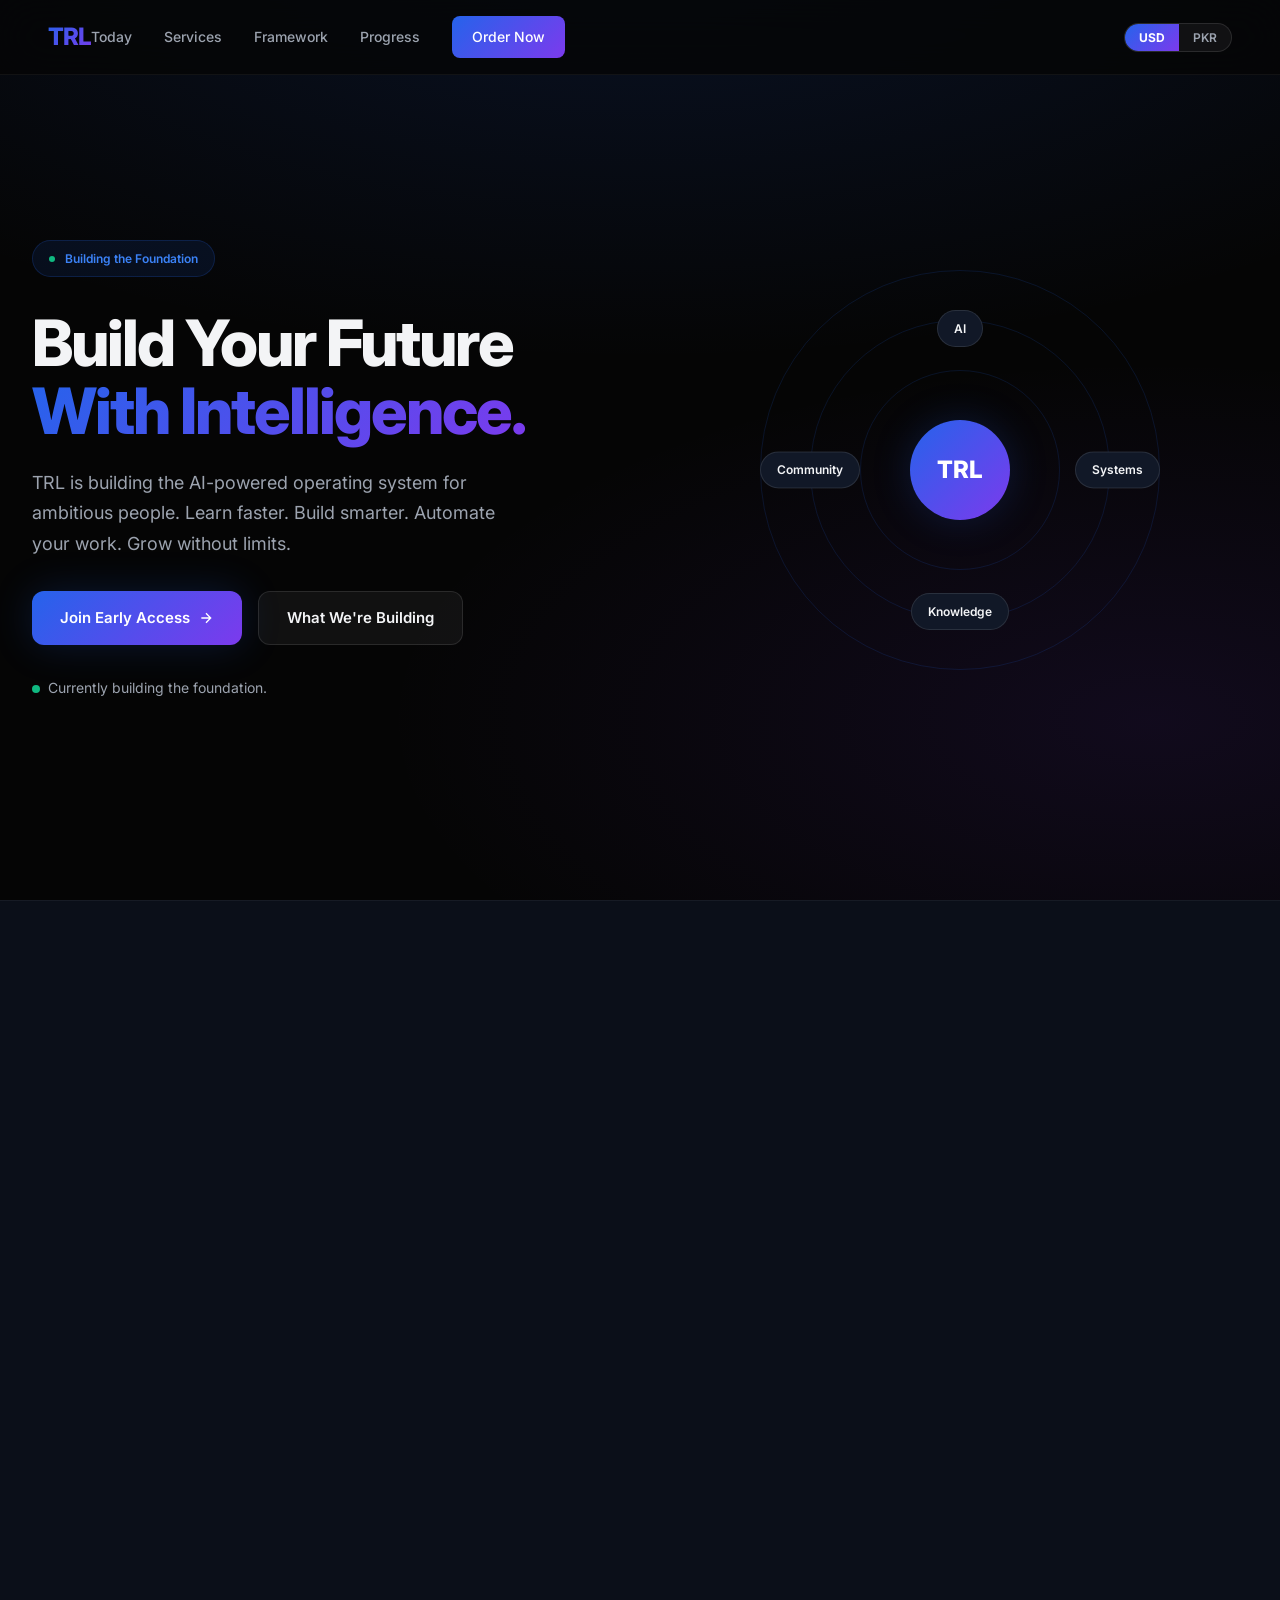
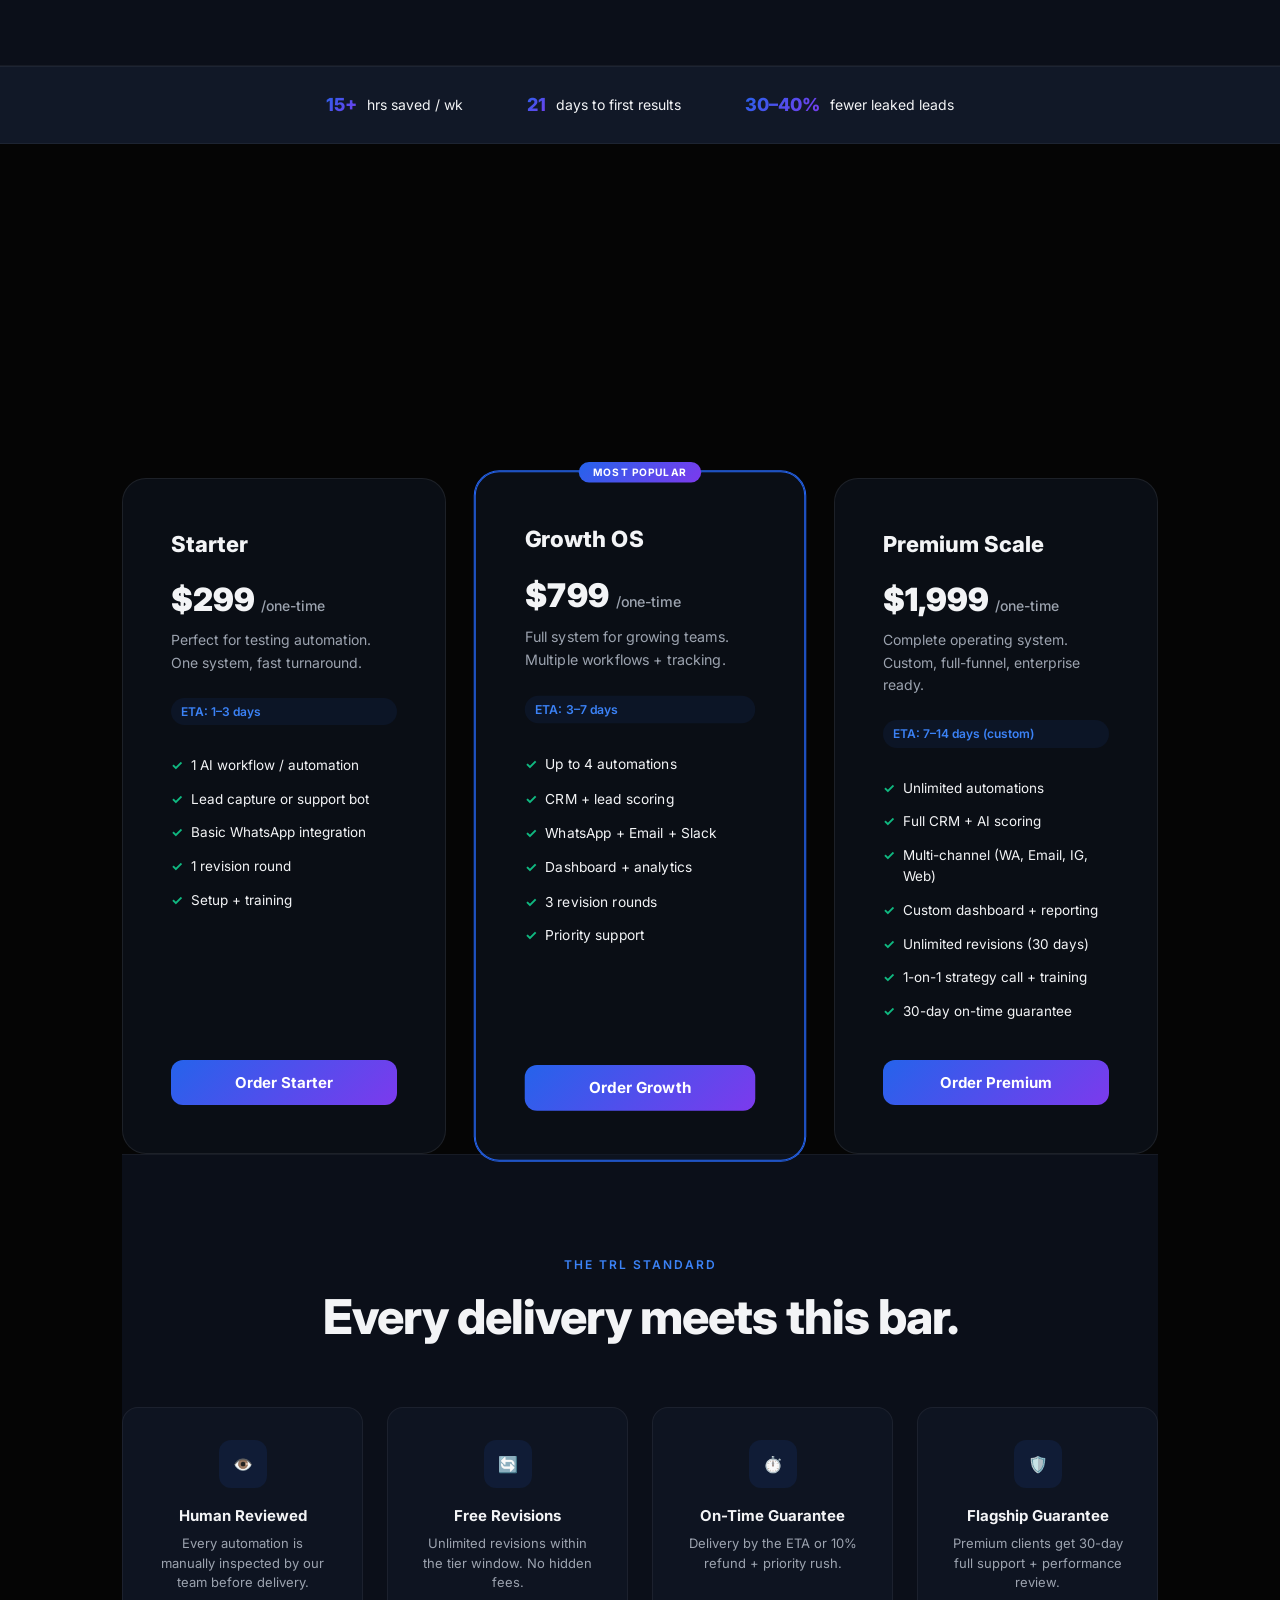
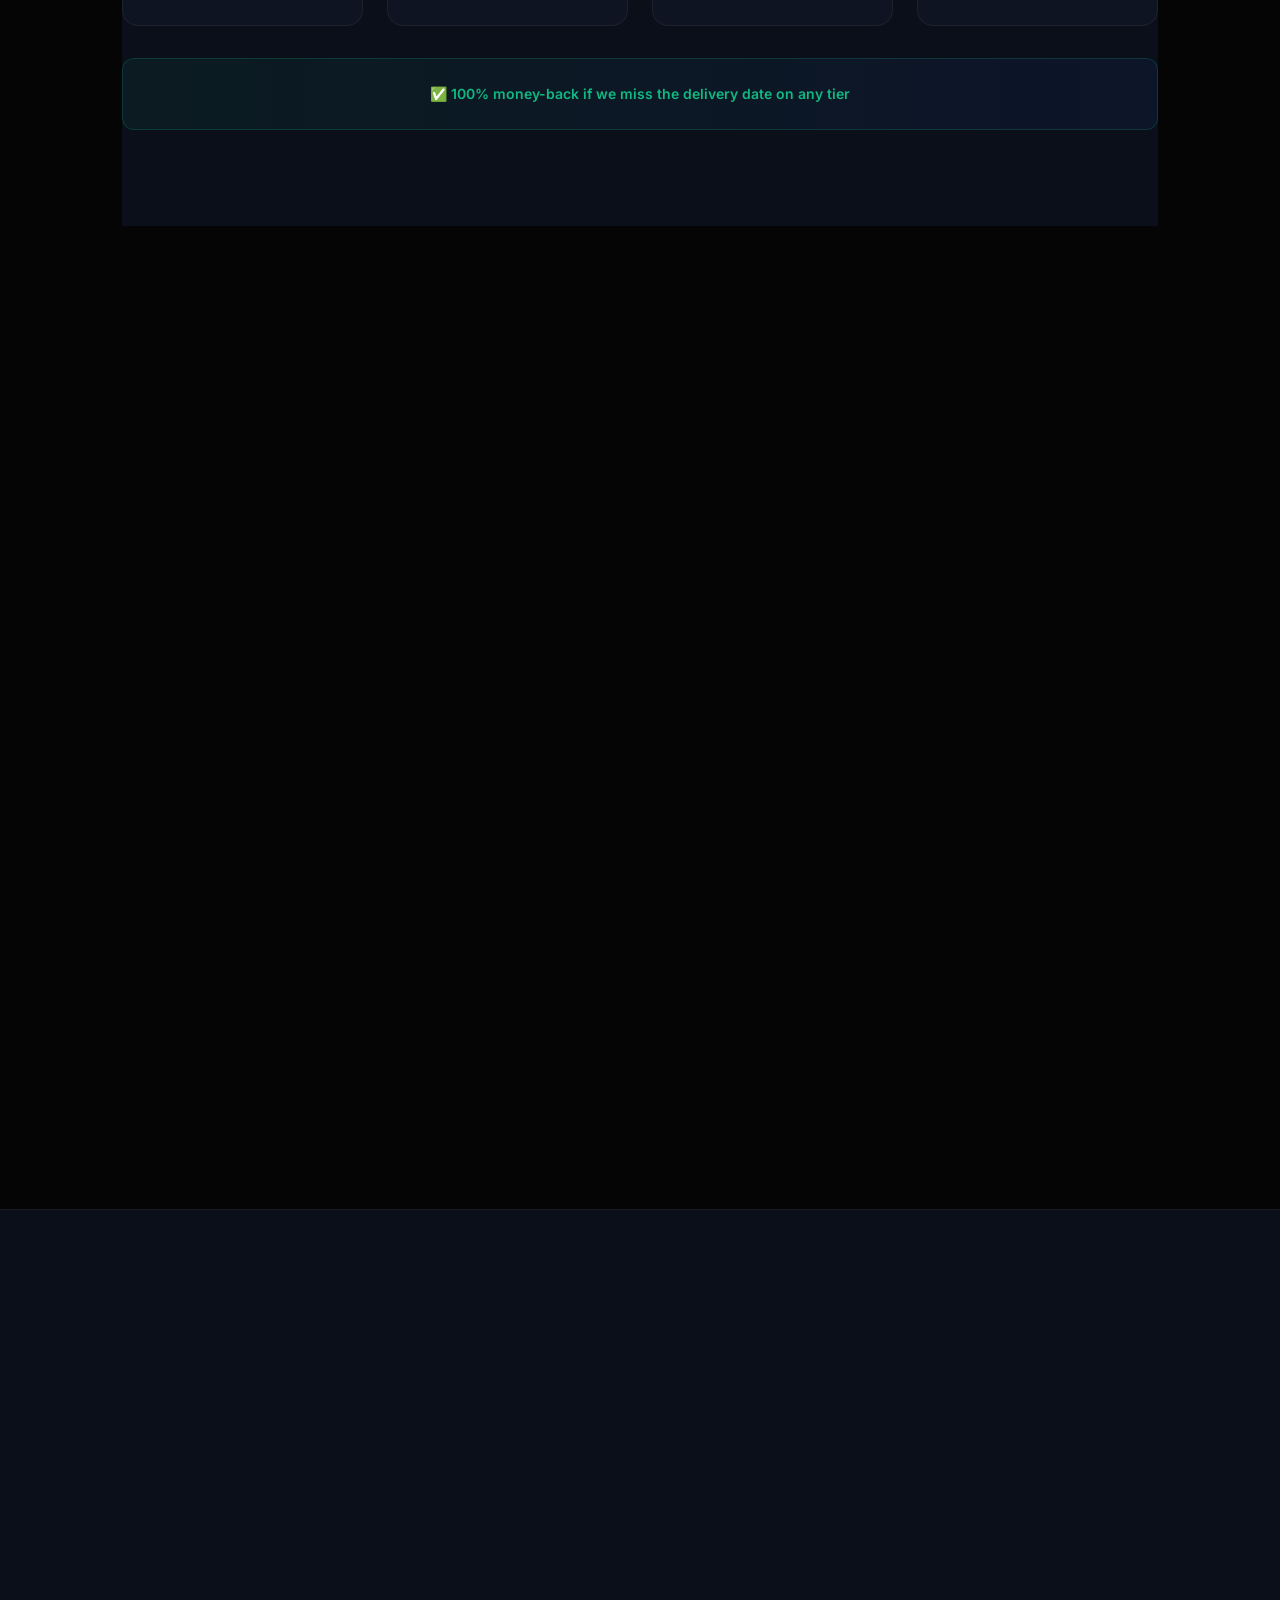
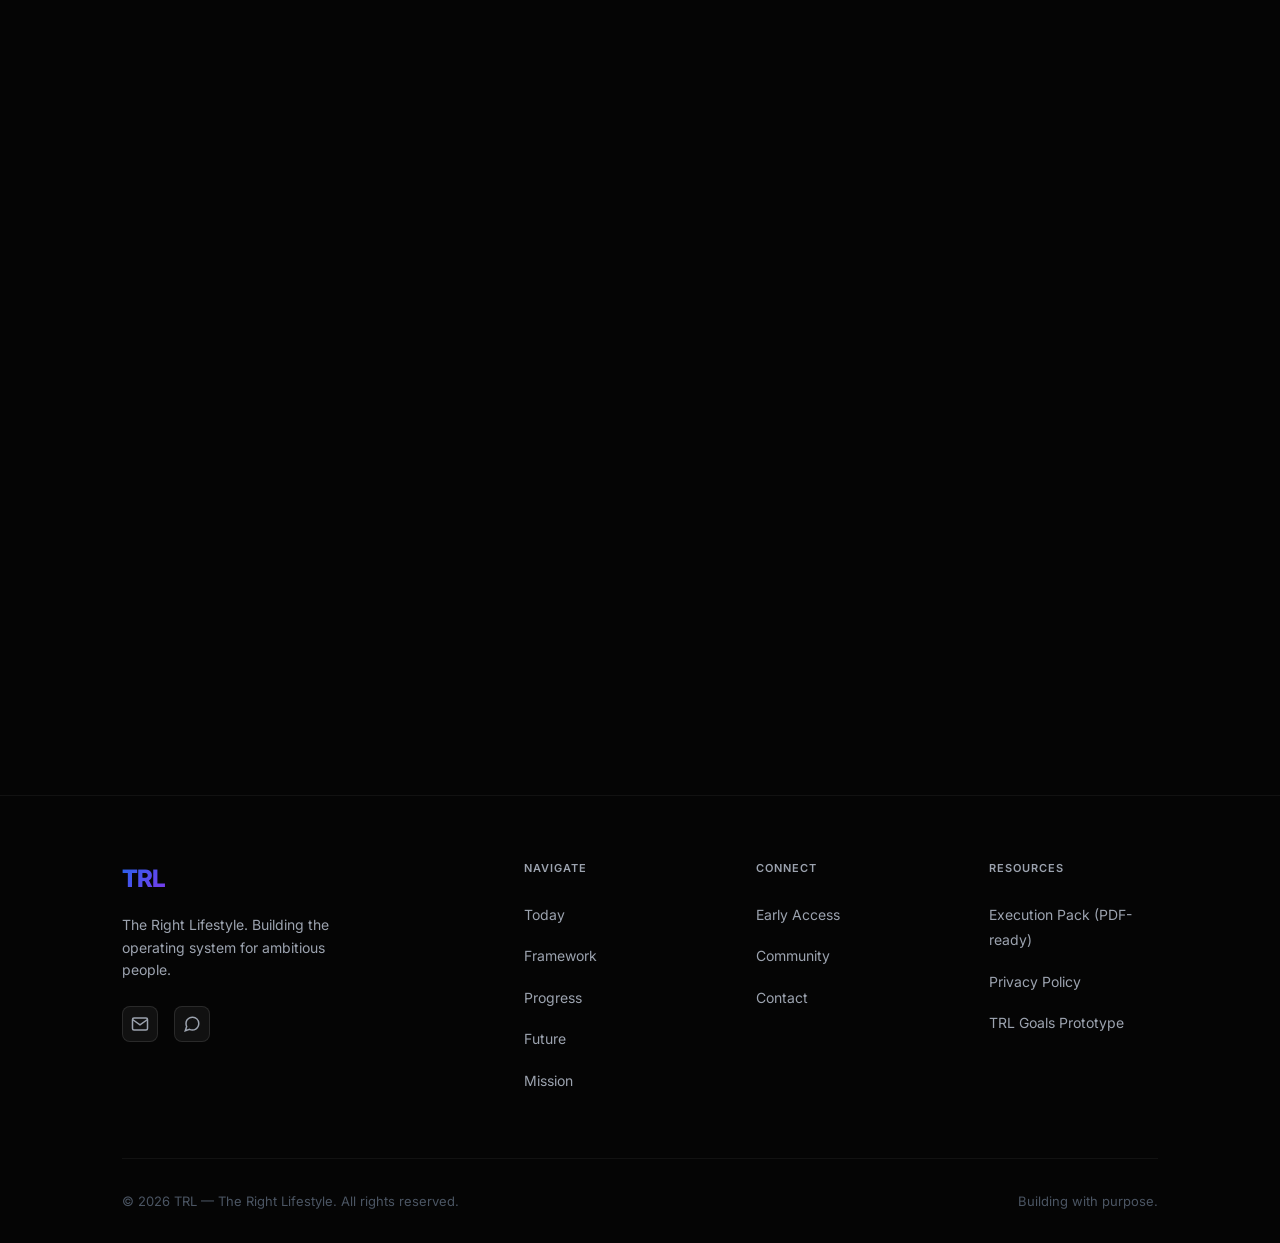
==== commit 0c595479: "Remove public admin panel, fake order data, and placeholder PII; add real OG image Critical fixes fr" ====
--- a/index.html
+++ b/index.html
@@ -6,18 +6,18 @@
     <title>TRL — The Right Lifestyle | Build Your Future With Intelligence</title>
     <meta name="description" content="TRL Service Engine V2 — Done-for-you AI automation. Pakistan-first pricing. Human-reviewed. 3-tier orders with instant WhatsApp flow.">
     <meta name="theme-color" content="#050505">
-    <link rel="canonical" href="https://therightlifestyle.github.io/TRL-SERVICE-ENGINE/">
+    <link rel="canonical" href="https://therightlifestyle.github.io/TRL/">
 
     <!-- Social / Open Graph -->
     <meta property="og:type" content="website">
-    <meta property="og:url" content="https://therightlifestyle.github.io/TRL-SAAS-WEB/">
+    <meta property="og:url" content="https://therightlifestyle.github.io/TRL/">
     <meta property="og:title" content="TRL — The Right Lifestyle | Build Your Future With Intelligence">
     <meta property="og:description" content="TRL is creating the AI-powered operating system for ambitious people. Learn faster, build smarter, automate your work, and grow without limits.">
-    <meta property="og:image" content="https://therightlifestyle.github.io/TRL-SAAS-WEB/og-image.png">
+    <meta property="og:image" content="https://therightlifestyle.github.io/TRL/og-image.png">
     <meta name="twitter:card" content="summary_large_image">
     <meta name="twitter:title" content="TRL — The Right Lifestyle | Build Your Future With Intelligence">
     <meta name="twitter:description" content="TRL is creating the AI-powered operating system for ambitious people.">
-    <meta name="twitter:image" content="https://therightlifestyle.github.io/TRL-SAAS-WEB/og-image.png">
+    <meta name="twitter:image" content="https://therightlifestyle.github.io/TRL/og-image.png">
 
     <!-- Favicon -->
     <link rel="icon" href="data:image/svg+xml,%3Csvg xmlns='http://www.w3.org/2000/svg' viewBox='0 0 64 64'%3E%3Cdefs%3E%3ClinearGradient id='g' x1='0' y1='0' x2='1' y2='1'%3E%3Cstop offset='0' stop-color='%232563EB'/%3E%3Cstop offset='1' stop-color='%237C3AED'/%3E%3C/linearGradient%3E%3C/defs%3E%3Crect width='64' height='64' rx='14' fill='url(%23g)'/%3E%3Ctext x='32' y='42' font-family='Arial,sans-serif' font-size='22' font-weight='900' fill='white' text-anchor='middle'%3ETRL%3C/text%3E%3C/svg%3E">
@@ -44,7 +44,6 @@
             <a href="#services">Services</a>
             <a href="#framework">Framework</a>
             <a href="#progress">Progress</a>
-            <a href="admin.html" style="color:#64748b;font-size:13px;">Admin</a>
             <a href="#access" class="nav-cta">Order Now</a>
         </div>
         <!-- Currency Toggle -->
@@ -768,7 +767,7 @@
                     <div class="form-row" style="display:grid;grid-template-columns:1fr 1fr;gap:12px;">
                         <div class="form-group">
                             <label>WhatsApp Number</label>
-                            <input type="tel" id="custPhone" required placeholder="+92 300 1234567" value="+923001234567">
+                                <input type="tel" id="custPhone" required placeholder="+92 300 1234567" autocomplete="tel">
                         </div>
                         <div class="form-group">
                             <label>Email</label>
@@ -781,7 +780,7 @@
                     </div>
                     <div class="form-group">
                         <label>Preferred Start Date</label>
-                        <input type="date" id="custDate" value="2026-08-18">
+                                <input type="date" id="custDate">
                     </div>
                 </form>
 
@@ -797,69 +796,6 @@
             </div>
         </div>
     </div>
-
-    <!-- ADMIN DASHBOARD -->
-    <section class="admin-section" id="admin">
-        <div class="container">
-            <div class="admin-header">
-                <div>
-                    <span class="section-label">INTERNAL</span>
-                    <h2 style="margin:0;font-size:28px;">Admin Dashboard</h2>
-                </div>
-                <div style="font-size:13px;color:#64748b;">TRL Service Engine • v2</div>
-            </div>
-
-            <!-- Unlock -->
-            <div id="adminUnlock" class="admin-unlock">
-                <p style="margin-bottom:12px;color:#94a3b8;">Enter admin PIN to unlock</p>
-                <input type="password" id="adminPin" placeholder="PIN" maxlength="6" value="">
-                <button onclick="unlockAdmin()">Unlock</button>
-                <div style="margin-top:8px;font-size:12px;color:#64748b;">Demo PIN: 9231</div>
-            </div>
-
-            <div id="adminPanel" class="admin-panel">
-                <!-- KPIs -->
-                <div class="kpi-grid">
-                    <div class="kpi-card">
-                        <div class="label">TODAY'S ORDERS</div>
-                        <div class="value" id="kpiToday">4</div>
-                    </div>
-                    <div class="kpi-card">
-                        <div class="label">PENDING DEPOSITS</div>
-                        <div class="value" id="kpiPending">$1,199</div>
-                    </div>
-                    <div class="kpi-card">
-                        <div class="label">ACTIVE CLIENTS</div>
-                        <div class="value" id="kpiActive">12</div>
-                    </div>
-                    <div class="kpi-card">
-                        <div class="label">AVG DELIVERY</div>
-                        <div class="value" id="kpiAvg">4.2d</div>
-                    </div>
-                </div>
-
-                <h4 style="margin: 0 0 12px 4px; font-size:14px; color:#cbd5e1;">Today's Orders</h4>
-                <table class="orders-table" id="ordersTable">
-                    <thead>
-                        <tr>
-                            <th>Customer</th>
-                            <th>Tier</th>
-                            <th>Amount</th>
-                            <th>Status</th>
-                            <th>Action</th>
-                        </tr>
-                    </thead>
-                    <tbody id="ordersBody">
-                        <!-- Populated by JS -->
-                    </tbody>
-                </table>
-
-                <div style="margin-top: 20px; font-size: 13px; color: #64748b;">
-                    All orders automatically sync to WhatsApp • Last refresh: <span id="adminTime"></span>
-                </div>
-            </div>
-        </div>
-    </section>
 
     <!-- Footer -->
     <footer>
@@ -898,7 +834,6 @@
                 <div class="footer-col">
                     <h4>Resources</h4>
                     <ul>
-                        <li><a href="admin.html">Admin Dashboard</a></li>
                         <li><a href="WEEK1-2_EXECUTION_PACK.md">Execution Pack (PDF-ready)</a></li>
                         <li><a href="privacy.html">Privacy Policy</a></li>
                         <li><a href="app.html">TRL Goals Prototype</a></li>
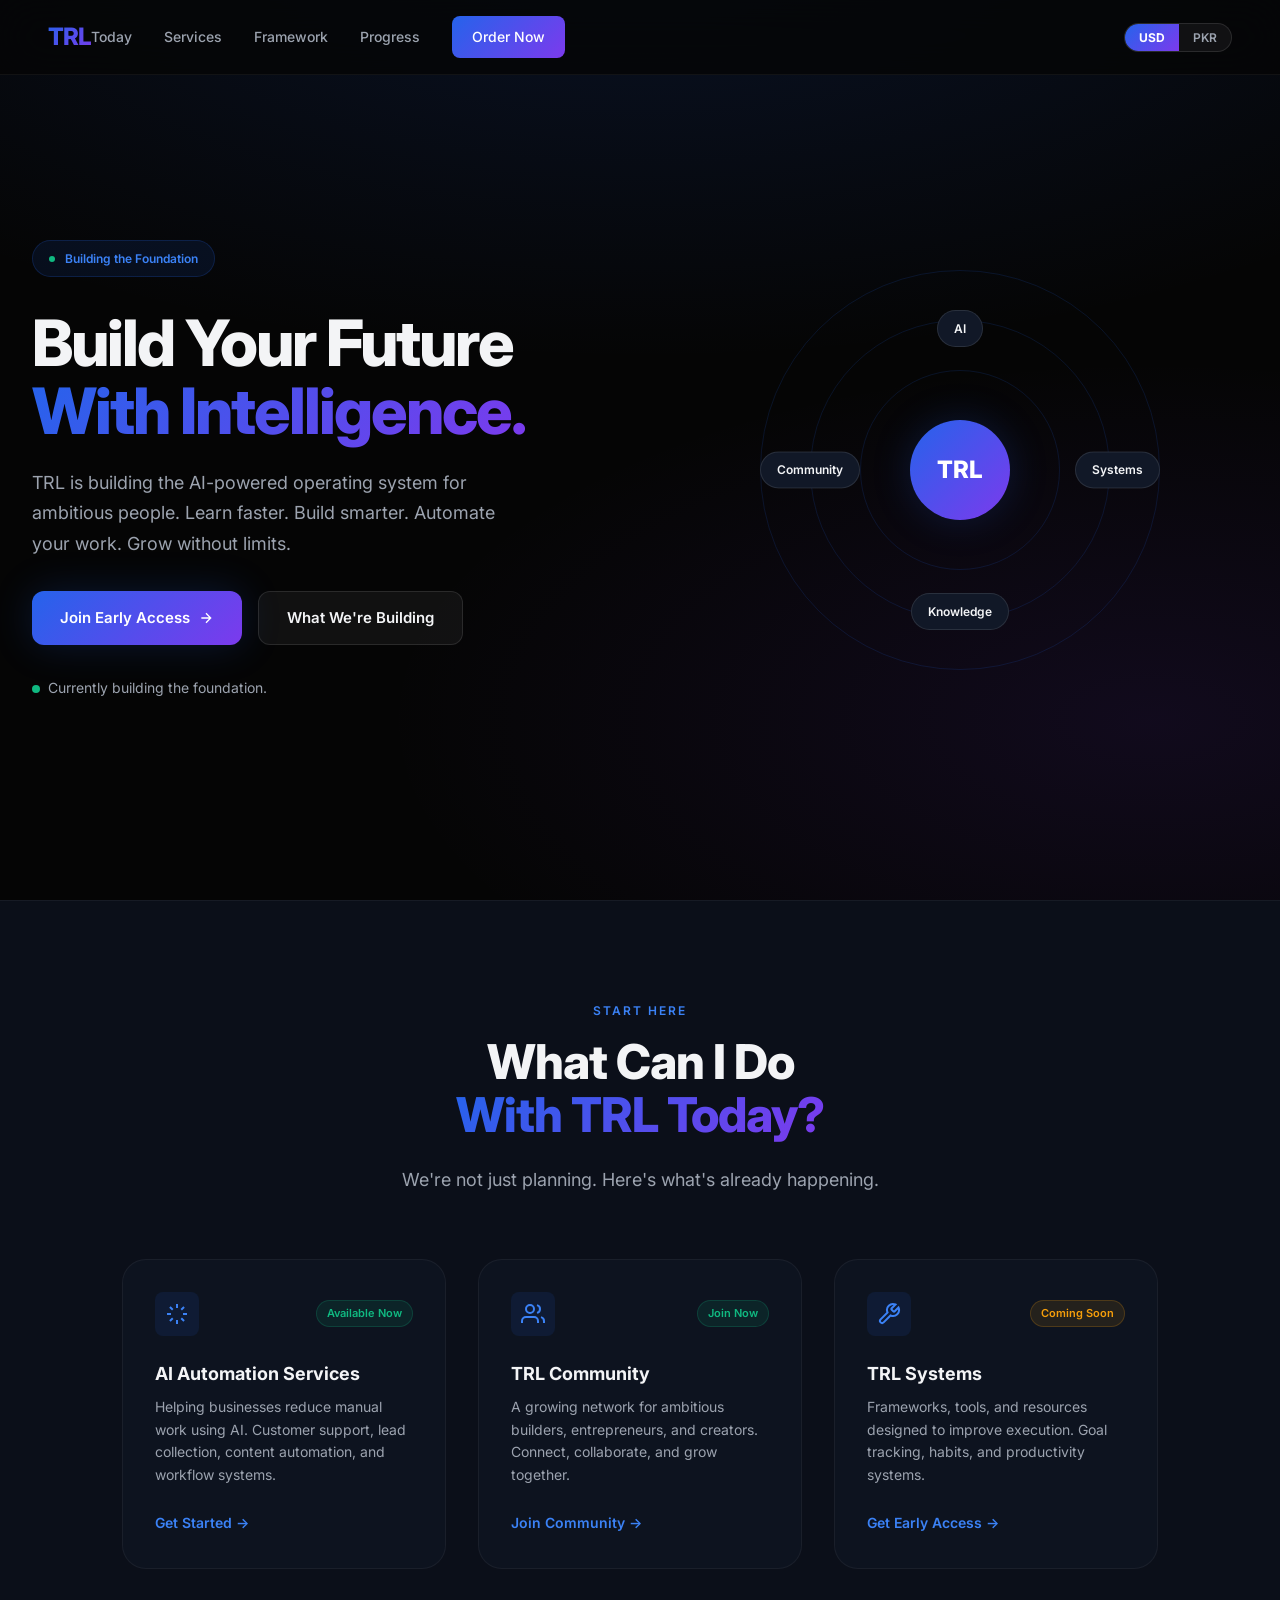
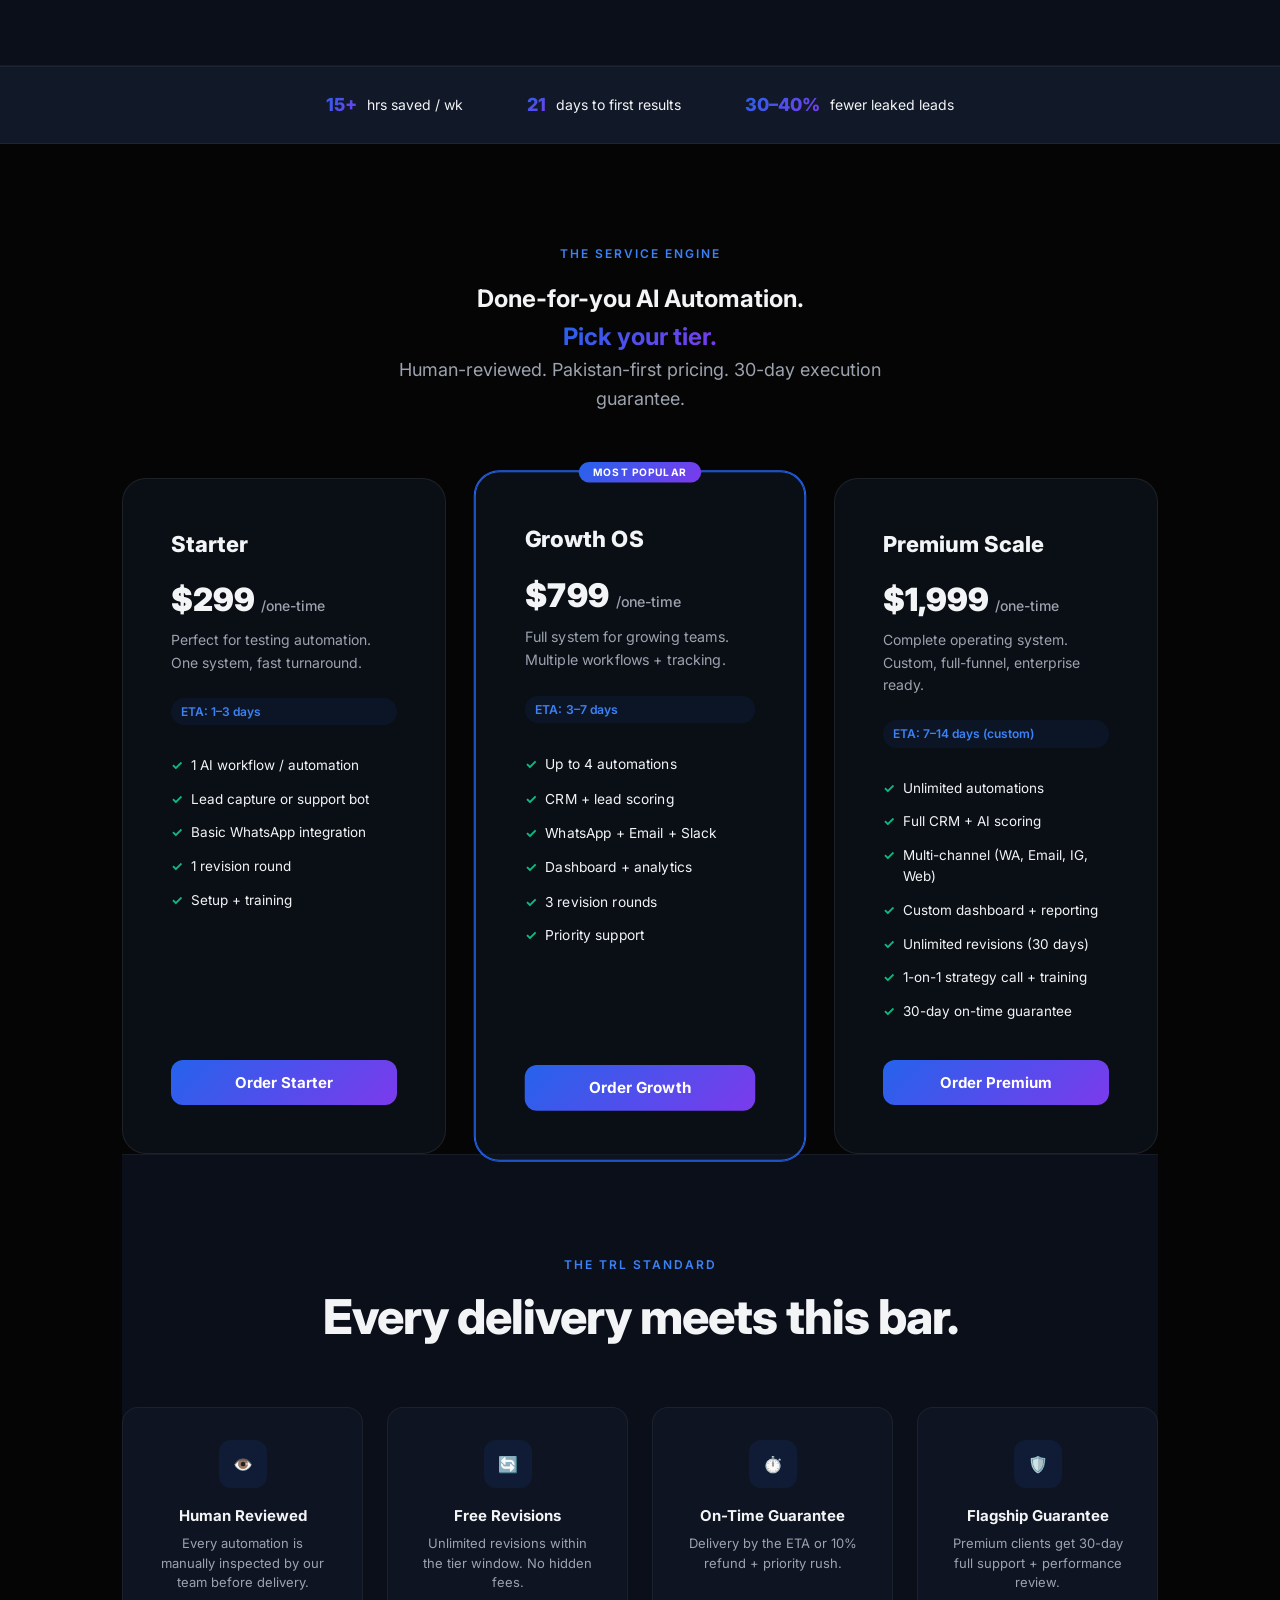
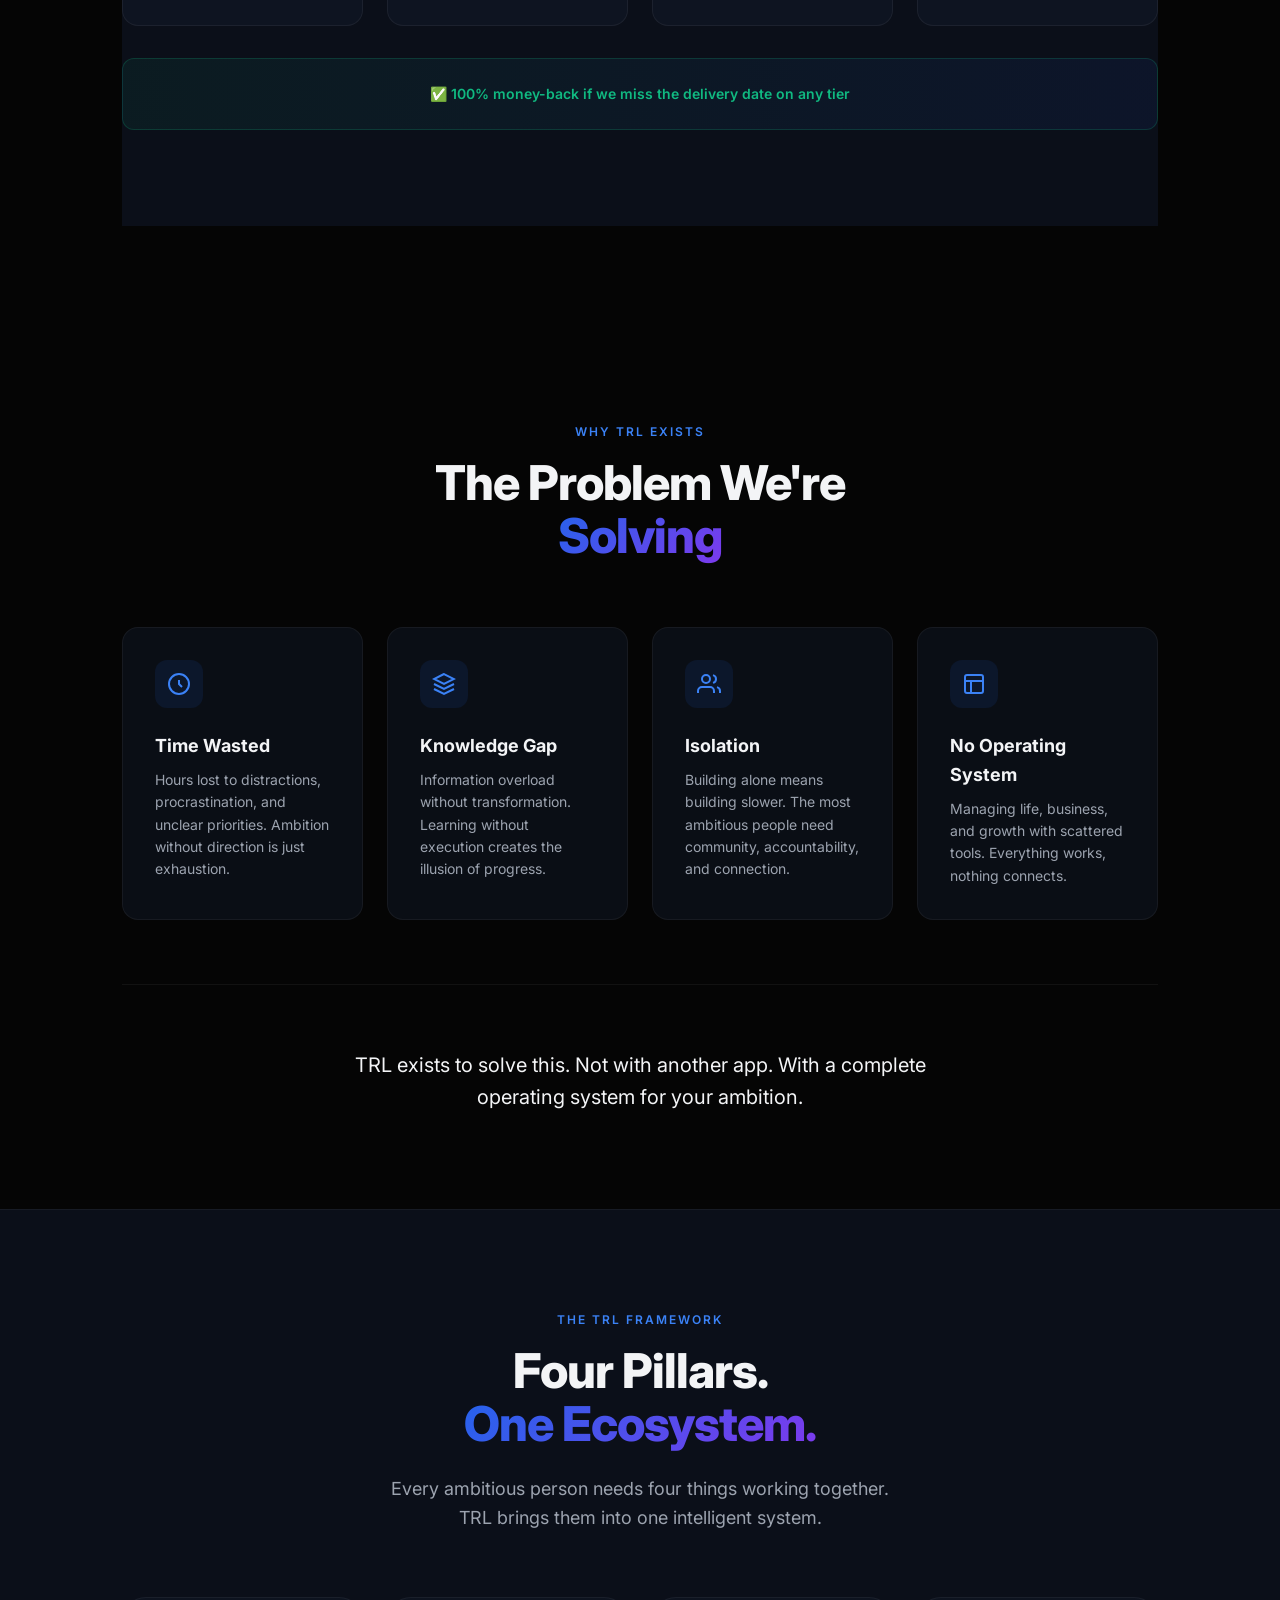
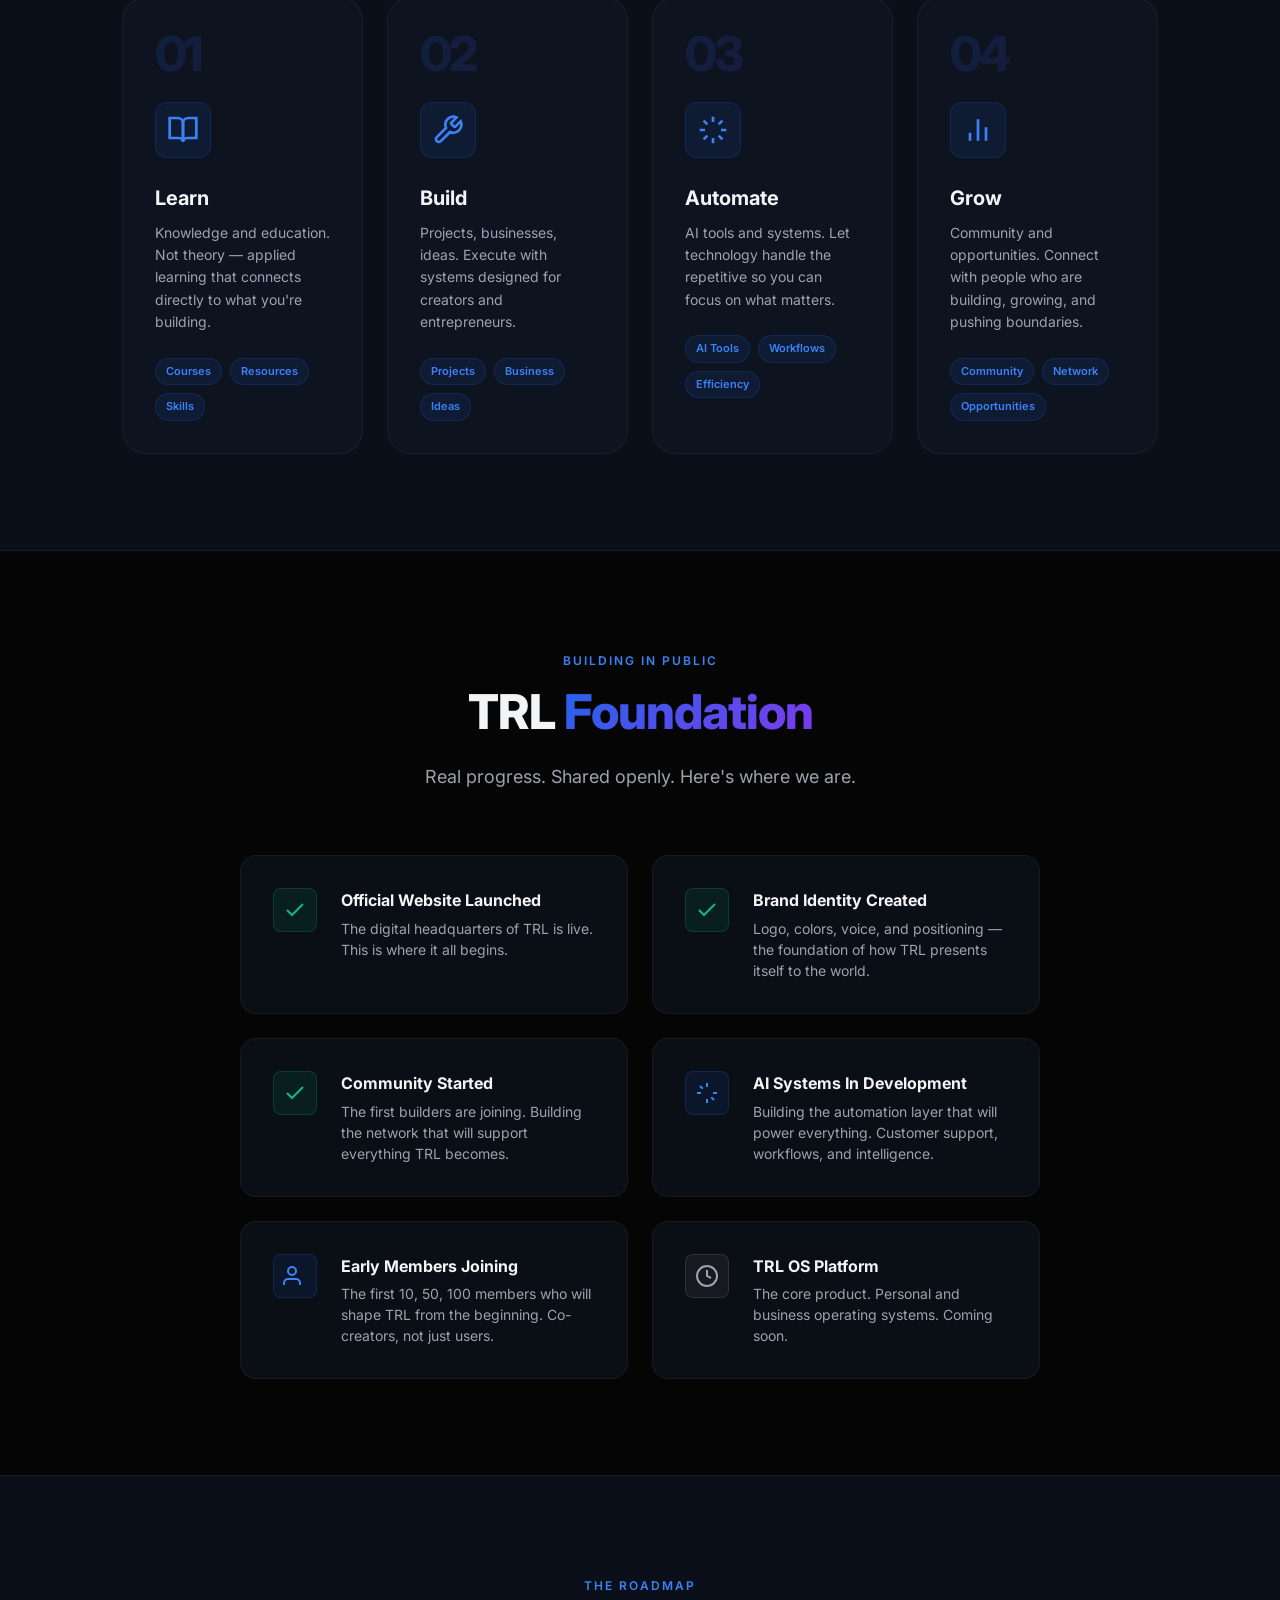
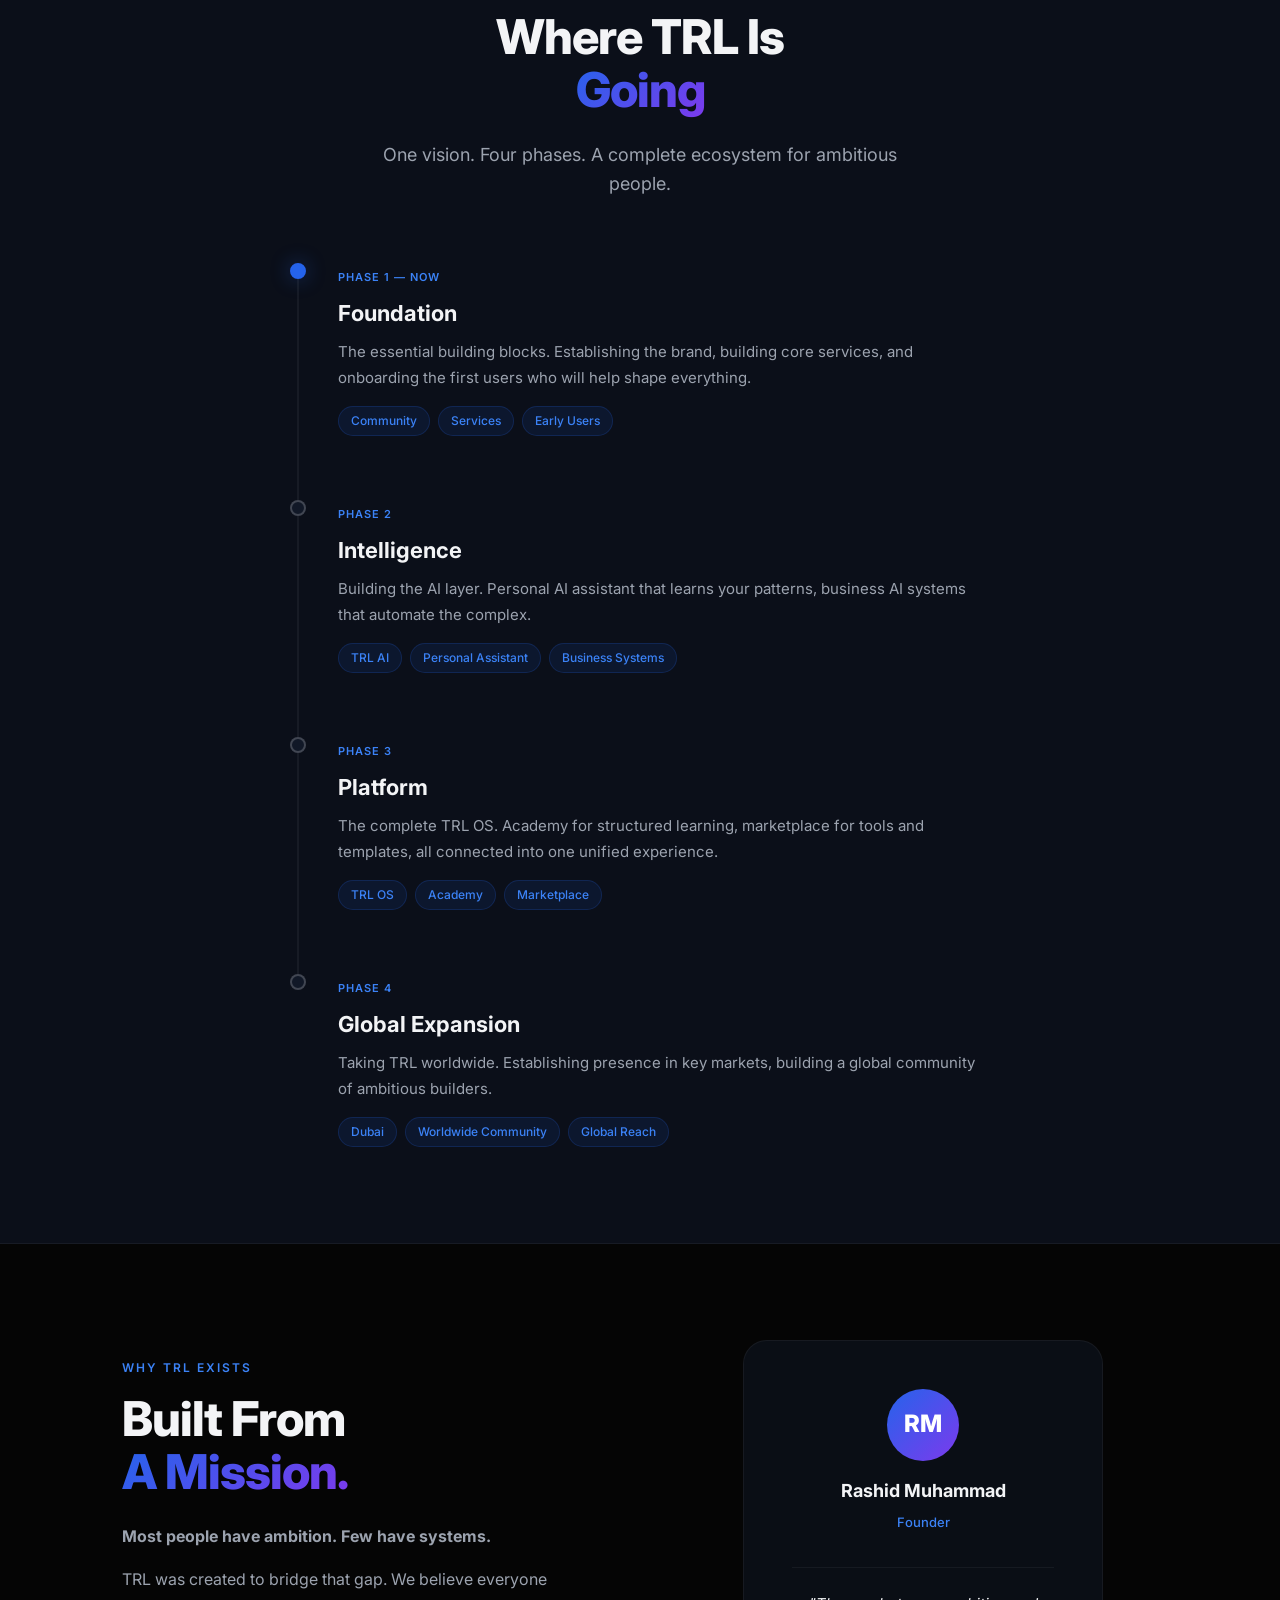
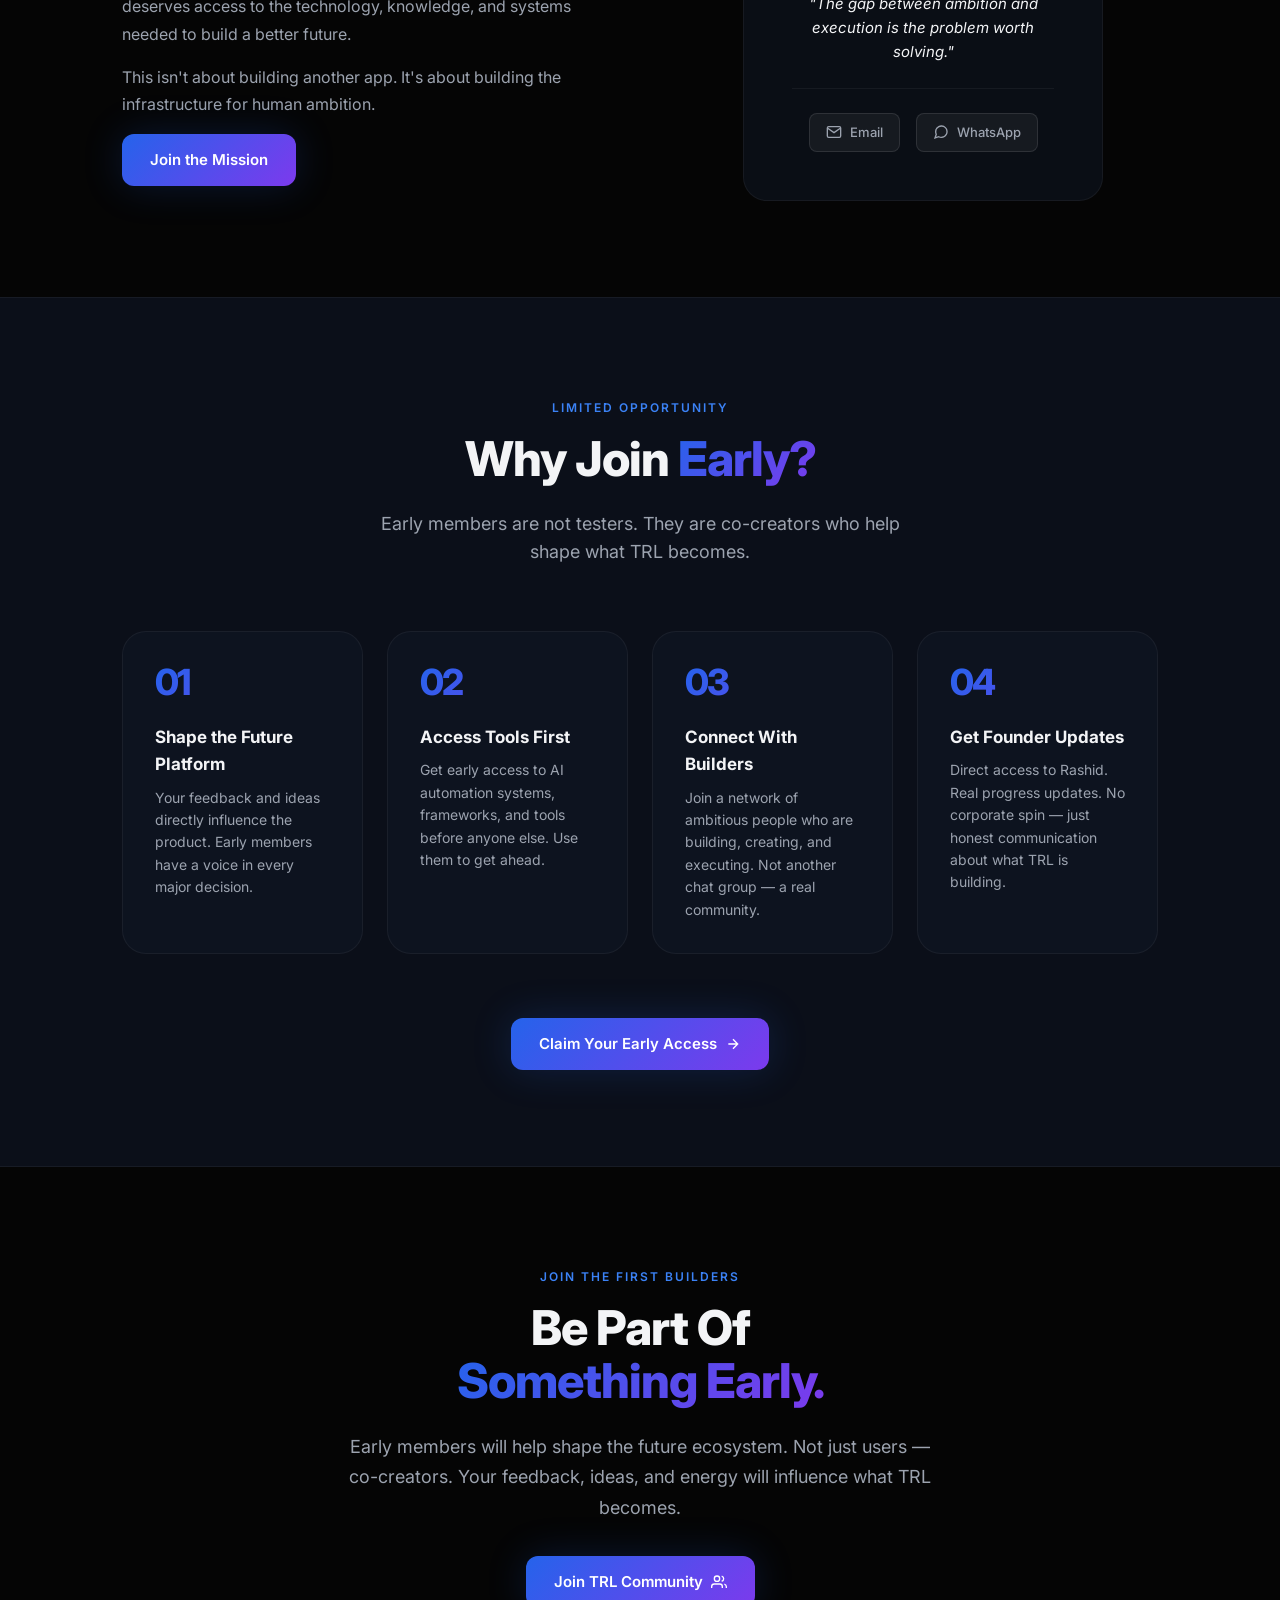
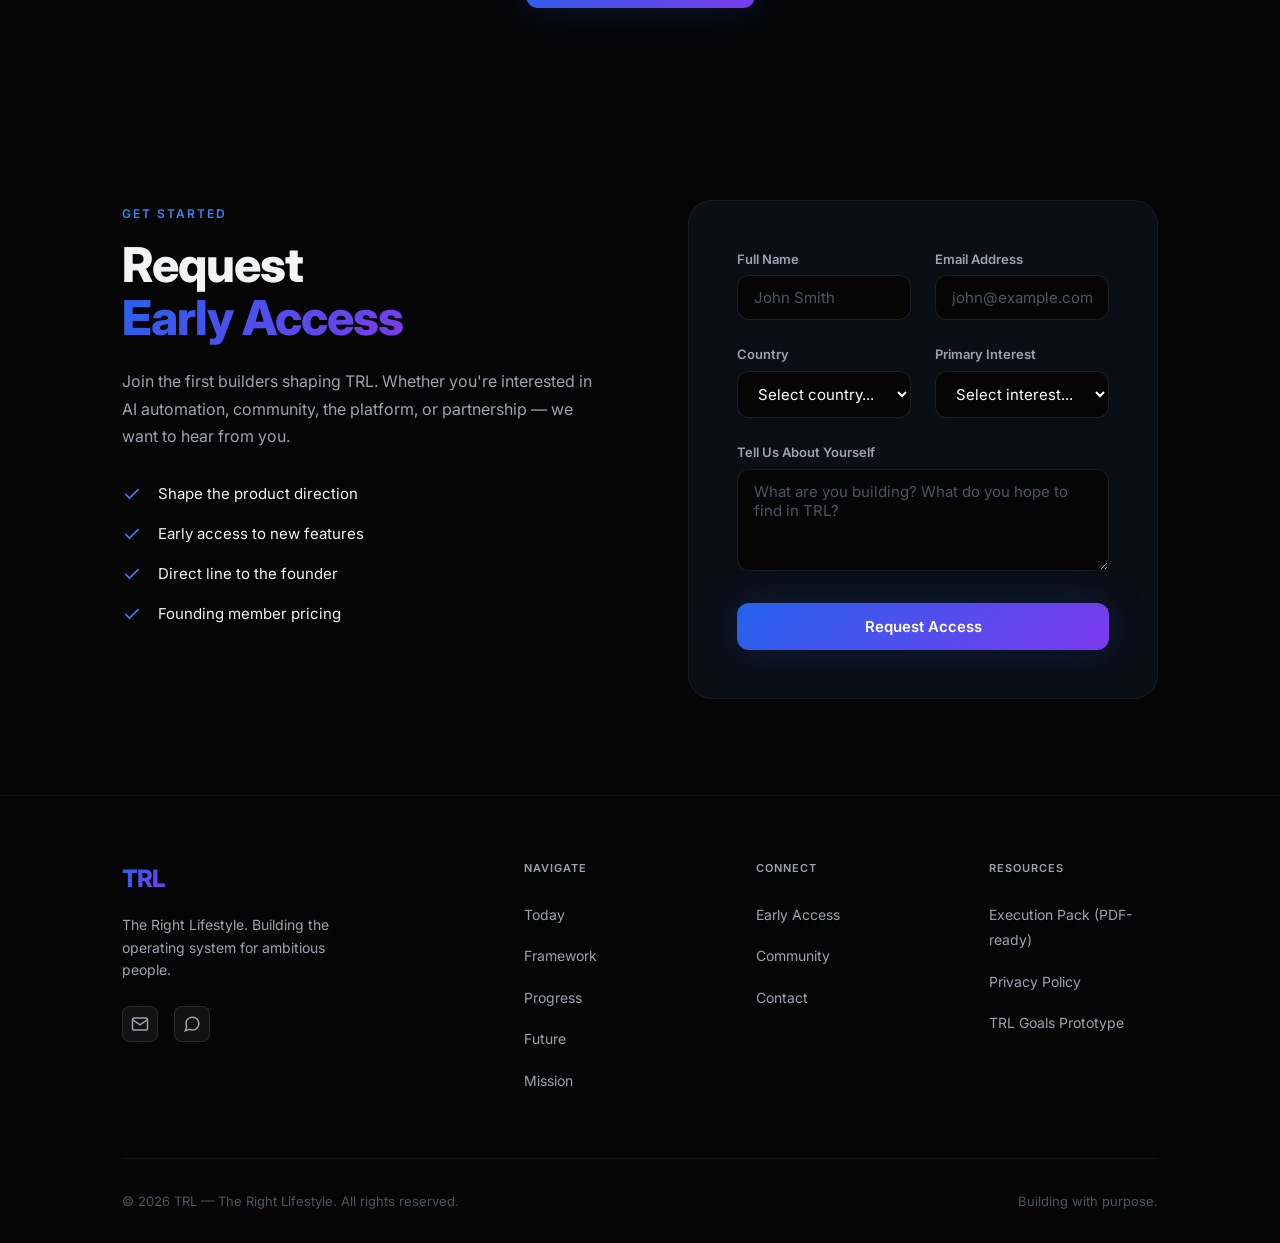
==== commit 4ab1c437: "Fix site-wide bugs: invisible content, forms, validation, currency, SEO Critical - Homepage sections" ====
--- a/index.html
+++ b/index.html
@@ -2,22 +2,23 @@
 <html lang="en">
 <head>
     <meta charset="UTF-8">
+    <script>document.documentElement.className += ' js';</script>
     <meta name="viewport" content="width=device-width, initial-scale=1.0">
     <title>TRL — The Right Lifestyle | Build Your Future With Intelligence</title>
-    <meta name="description" content="TRL Service Engine V2 — Done-for-you AI automation. Pakistan-first pricing. Human-reviewed. 3-tier orders with instant WhatsApp flow.">
+    <meta name="description" content="Done-for-you AI automation services. Human-reviewed, on-time guaranteed. Three tiers, Pakistan-first pricing, instant WhatsApp ordering.">
     <meta name="theme-color" content="#050505">
-    <link rel="canonical" href="https://therightlifestyle.github.io/TRL/">
+    <link rel="canonical" href="https://therightlifestyle.github.io/The-Right-Lifetsyle/">
 
     <!-- Social / Open Graph -->
     <meta property="og:type" content="website">
-    <meta property="og:url" content="https://therightlifestyle.github.io/TRL/">
+    <meta property="og:url" content="https://therightlifestyle.github.io/The-Right-Lifetsyle/">
     <meta property="og:title" content="TRL — The Right Lifestyle | Build Your Future With Intelligence">
     <meta property="og:description" content="TRL is creating the AI-powered operating system for ambitious people. Learn faster, build smarter, automate your work, and grow without limits.">
-    <meta property="og:image" content="https://therightlifestyle.github.io/TRL/og-image.png">
+    <meta property="og:image" content="https://therightlifestyle.github.io/The-Right-Lifetsyle/og-image.png">
     <meta name="twitter:card" content="summary_large_image">
     <meta name="twitter:title" content="TRL — The Right Lifestyle | Build Your Future With Intelligence">
     <meta name="twitter:description" content="TRL is creating the AI-powered operating system for ambitious people.">
-    <meta name="twitter:image" content="https://therightlifestyle.github.io/TRL/og-image.png">
+    <meta name="twitter:image" content="https://therightlifestyle.github.io/The-Right-Lifetsyle/og-image.png">
 
     <!-- Favicon -->
     <link rel="icon" href="data:image/svg+xml,%3Csvg xmlns='http://www.w3.org/2000/svg' viewBox='0 0 64 64'%3E%3Cdefs%3E%3ClinearGradient id='g' x1='0' y1='0' x2='1' y2='1'%3E%3Cstop offset='0' stop-color='%232563EB'/%3E%3Cstop offset='1' stop-color='%237C3AED'/%3E%3C/linearGradient%3E%3C/defs%3E%3Crect width='64' height='64' rx='14' fill='url(%23g)'/%3E%3Ctext x='32' y='42' font-family='Arial,sans-serif' font-size='22' font-weight='900' fill='white' text-anchor='middle'%3ETRL%3C/text%3E%3C/svg%3E">
@@ -139,7 +140,7 @@
                         </div>
                         <h3>TRL Community</h3>
                         <p>A growing network for ambitious builders, entrepreneurs, and creators. Connect, collaborate, and grow together.</p>
-                        <a href="https://wa.me/923190091457" target="_blank" class="today-link">Join Community →</a>
+                        <a href="https://wa.me/923190091457" target="_blank" rel="noopener noreferrer" class="today-link">Join Community →</a>
                     </div>
                     <div class="today-card fade-in">
                         <div class="today-header">
@@ -185,7 +186,7 @@
 
                 <div class="service-tiers">
                     <!-- Starter -->
-                    <div class="tier-card" data-tier="starter">
+                    <div class="tier-card" data-tier="starter" data-usd="299" data-pkr="84000">
                         <h3>Starter</h3>
                         <div class="tier-price">
                             <span class="price-usd">$299</span>
@@ -205,7 +206,7 @@
                     </div>
 
                     <!-- Growth -->
-                    <div class="tier-card popular" data-tier="growth">
+                    <div class="tier-card popular" data-tier="growth" data-usd="799" data-pkr="224000">
                         <h3>Growth OS</h3>
                         <div class="tier-price">
                             <span class="price-usd">$799</span>
@@ -226,7 +227,7 @@
                     </div>
 
                     <!-- Premium -->
-                    <div class="tier-card" data-tier="premium">
+                    <div class="tier-card" data-tier="premium" data-usd="1999" data-pkr="560000">
                         <h3>Premium Scale</h3>
                         <div class="tier-price">
                             <span class="price-usd">$1,999</span>
@@ -563,7 +564,7 @@
                                     <svg width="16" height="16" viewBox="0 0 24 24" fill="none" stroke="currentColor" stroke-width="2"><path d="M4 4h16c1.1 0 2 .9 2 2v12c0 1.1-.9 2-2 2H4c-1.1 0-2-.9-2-2V6c0-1.1.9-2 2-2z"/><polyline points="22,6 12,13 2,6"/></svg>
                                     Email
                                 </a>
-                                <a href="https://wa.me/923190091457" target="_blank" class="contact-link">
+                                <a href="https://wa.me/923190091457" target="_blank" rel="noopener noreferrer" class="contact-link">
                                     <svg width="16" height="16" viewBox="0 0 24 24" fill="none" stroke="currentColor" stroke-width="2"><path d="M21 11.5a8.38 8.38 0 0 1-.9 3.8 8.5 8.5 0 0 1-7.6 4.7 8.38 8.38 0 0 1-3.8-.9L3 21l1.9-5.7a8.38 8.38 0 0 1-.9-3.8 8.5 8.5 0 0 1 4.7-7.6 8.38 8.38 0 0 1 3.8-.9h.5a8.48 8.48 0 0 1 8 8v.5z"/></svg>
                                     WhatsApp
                                 </a>
@@ -659,6 +660,7 @@
                     </div>
                     <div class="access-form-wrap fade-in">
                         <form class="access-form" id="accessForm" action="https://formspree.io/f/xjgnqbkg" method="POST">
+                            <input type="hidden" name="_subject" value="TRL — New Early Access Request">
                             <div class="form-row">
                                 <div class="form-group">
                                     <label for="name">Full Name</label>
@@ -732,10 +734,11 @@
                                 <span id="btnText">Request Access</span>
                                 <span id="btnLoader" style="display:none;">Sending...</span>
                             </button>
-                            <div class="form-success" id="formSuccess">
+                            <div class="form-success" id="formSuccess" role="status">
                                 <svg width="20" height="20" viewBox="0 0 24 24" fill="none" stroke="currentColor" stroke-width="2"><polyline points="20 6 9 17 4 12"/></svg>
                                 <p>Request received! We'll be in touch soon.</p>
                             </div>
+                            <div class="form-error" id="formError" role="alert"></div>
                         </form>
                     </div>
                 </div>
@@ -745,11 +748,11 @@
     </main>
 
     <!-- ORDER MODAL -->
-    <div id="orderModal" class="modal">
+    <div id="orderModal" class="modal" role="dialog" aria-modal="true" aria-labelledby="modalTier" aria-hidden="true">
         <div class="modal-content">
             <div class="modal-header">
                 <h3 id="modalTier">Place Order</h3>
-                <span class="close-btn" onclick="closeOrderModal()">&times;</span>
+                <button type="button" class="close-btn" aria-label="Close order modal" onclick="closeOrderModal()">&times;</button>
             </div>
             <div class="modal-body">
                 <div class="order-summary" id="orderSummary">
@@ -808,7 +811,7 @@
                         <a href="mailto:rashidmuhammadamir@gmail.com" aria-label="Email">
                             <svg width="18" height="18" viewBox="0 0 24 24" fill="none" stroke="currentColor" stroke-width="2"><path d="M4 4h16c1.1 0 2 .9 2 2v12c0 1.1-.9 2-2 2H4c-1.1 0-2-.9-2-2V6c0-1.1.9-2 2-2z"/><polyline points="22,6 12,13 2,6"/></svg>
                         </a>
-                        <a href="https://wa.me/923190091457" target="_blank" aria-label="WhatsApp">
+                        <a href="https://wa.me/923190091457" target="_blank" rel="noopener noreferrer" aria-label="WhatsApp">
                             <svg width="18" height="18" viewBox="0 0 24 24" fill="none" stroke="currentColor" stroke-width="2"><path d="M21 11.5a8.38 8.38 0 0 1-.9 3.8 8.5 8.5 0 0 1-7.6 4.7 8.38 8.38 0 0 1-3.8-.9L3 21l1.9-5.7a8.38 8.38 0 0 1-.9-3.8 8.5 8.5 0 0 1 4.7-7.6 8.38 8.38 0 0 1 3.8-.9h.5a8.48 8.48 0 0 1 8 8v.5z"/></svg>
                         </a>
                     </div>
--- a/style.css
+++ b/style.css
@@ -243,6 +243,14 @@
     backdrop-filter: blur(20px);
     -webkit-backdrop-filter: blur(20px);
     border-bottom: 1px solid rgba(255, 255, 255, 0.05);
+    transition: padding 0.3s ease, background 0.3s ease;
+}
+
+/* Toggled by JS on scroll — class-based so the responsive padding
+   (see media queries below) is never overridden by inline styles */
+nav.scrolled {
+    padding: 12px 48px;
+    background: rgba(5, 5, 5, 0.95);
 }
 
 .nav-logo {
@@ -284,6 +292,11 @@
     flex-direction: column;
     gap: 5px;
     padding: 8px;
+}
+
+.menu-btn:focus-visible {
+    outline: 2px solid var(--accent);
+    outline-offset: 2px;
 }
 
 .menu-btn span {
@@ -649,6 +662,11 @@
     color: white;
 }
 
+.close-btn:focus-visible {
+    outline: 2px solid var(--accent);
+    outline-offset: 2px;
+}
+
 .modal-body {
     padding: 24px;
 }
@@ -745,6 +763,12 @@
     background: rgba(255,255,255,0.15);
 }
 
+/* Order form validation */
+.order-form input.input-error,
+.order-form textarea.input-error {
+    border-color: #EF4444 !important;
+}
+
 /* Admin Dashboard Styles */
 .admin-section {
     padding: var(--space-3xl) 0;
@@ -880,9 +904,13 @@
         grid-template-columns: repeat(2, 1fr);
     }
     
+    /* Group hamburger + currency toggle on the right side */
+    .menu-btn {
+        margin-left: auto;
+    }
+    
     .currency-toggle {
-        margin-left: 0;
-        margin-top: 8px;
+        margin-left: 12px;
     }
 }
 
@@ -1888,6 +1916,21 @@
     color: #10B981;
 }
 
+.form-error {
+    display: none;
+    padding: var(--space-md);
+    background: rgba(239, 68, 68, 0.08);
+    border: 1px solid rgba(239, 68, 68, 0.25);
+    border-radius: var(--radius-md);
+    font-size: 14px;
+    line-height: 1.5;
+    color: #F87171;
+}
+
+.form-error.show {
+    display: block;
+}
+
 /* ── Footer ── */
 footer {
     padding: var(--space-2xl) 0 var(--space-lg);
@@ -1972,13 +2015,16 @@
 }
 
 /* ── Animations ── */
-.fade-in {
+/* Fade-in only hides content when JS is running (the <html> gets a .js
+   class from an inline head script). With JS disabled everything stays
+   visible, and the reduced-motion override below wins as well. */
+.js .fade-in {
     opacity: 0;
     transform: translateY(30px);
     transition: opacity 0.7s ease, transform 0.7s ease;
 }
 
-.fade-in.visible {
+.js .fade-in.visible {
     opacity: 1;
     transform: translateY(0);
 }
@@ -2019,6 +2065,10 @@
         padding: 16px 24px;
     }
     
+    nav.scrolled {
+        padding: 12px 24px;
+    }
+    
     .nav-links {
         display: none;
     }
